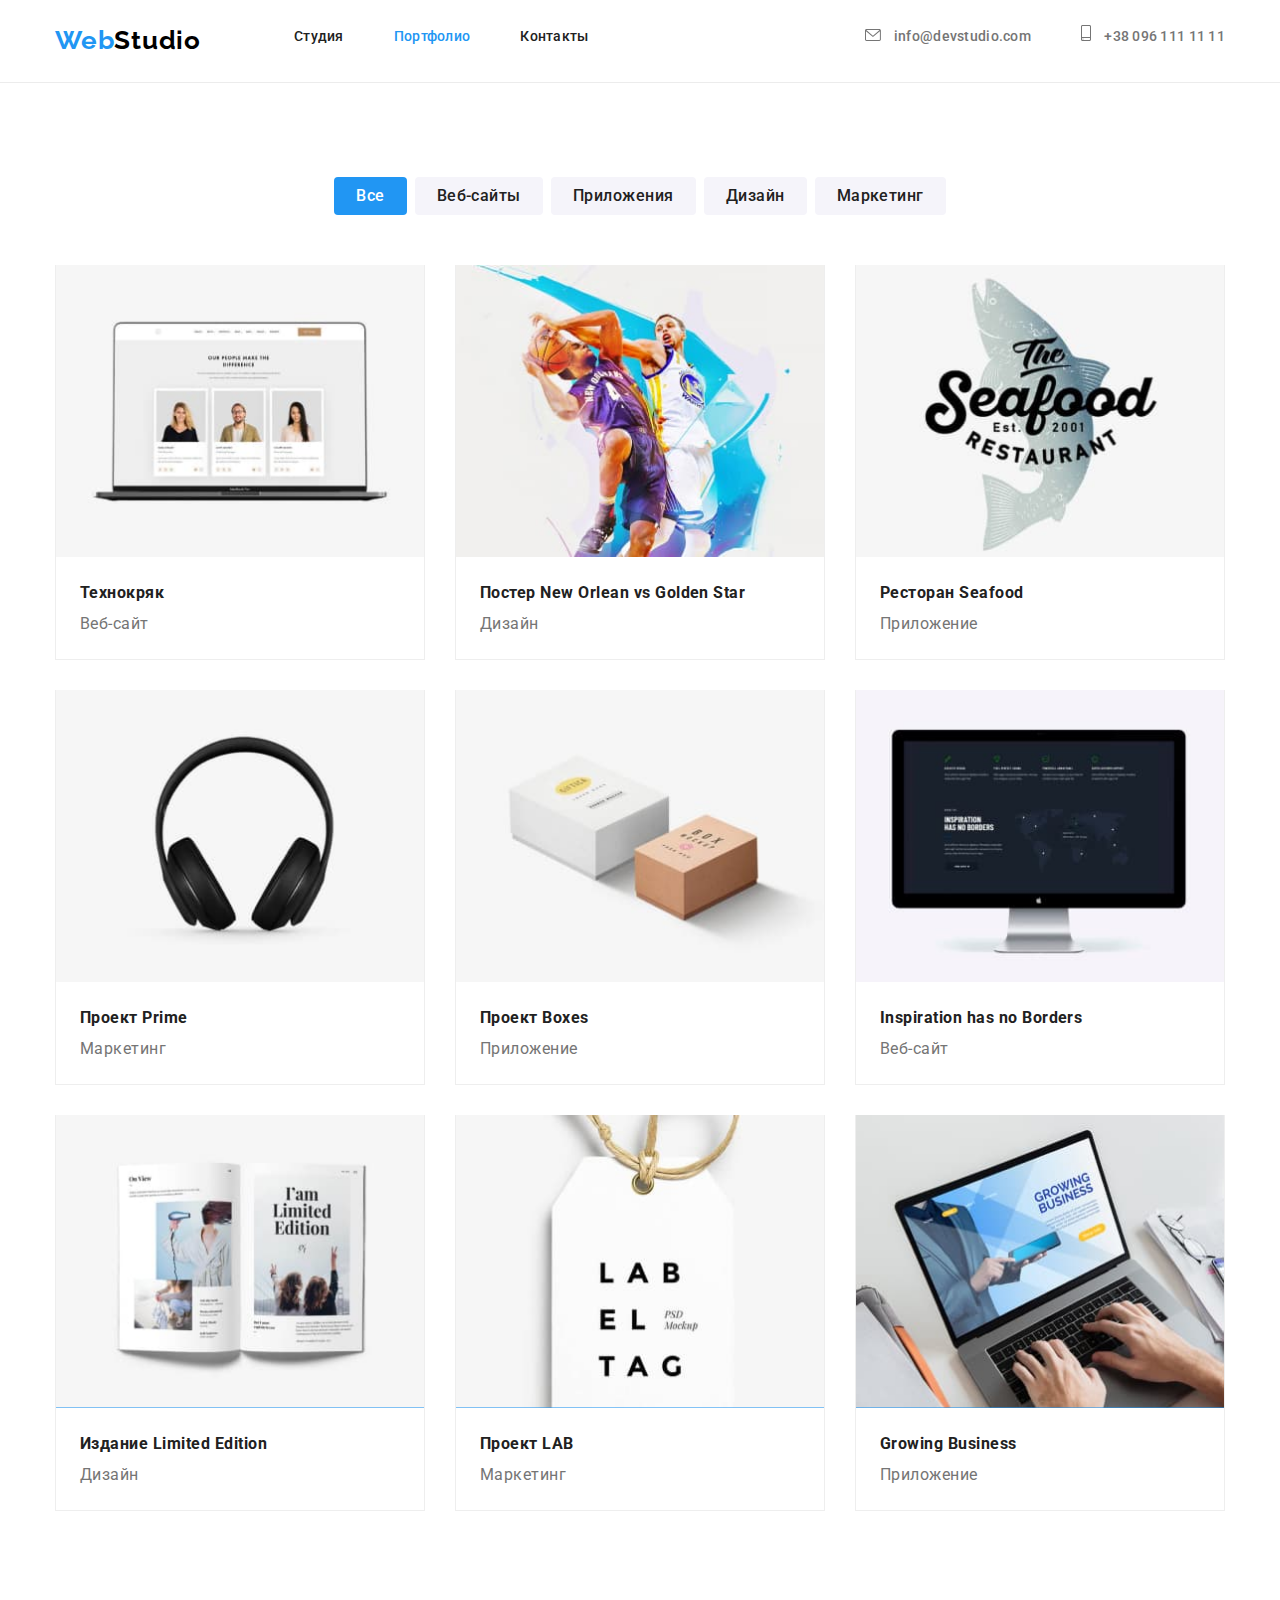
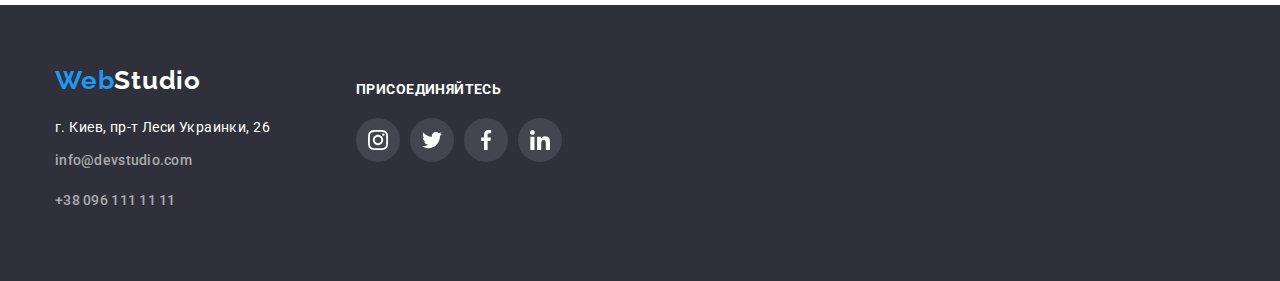
==== portfolio.html @ 0e611347 "start" ====
<!DOCTYPE html>
<html lang="ru">
  <head>
    <meta charset="UTF-8" />
    <meta http-equiv="X-UA-Compatible" content="IE=edge" />
    <meta name="viewport" content="width=device-width, initial-scale=1.0" />
    <link rel="preconnect" href="https://fonts.googleapis.com" />
    <link rel="preconnect" href="https://fonts.gstatic.com" crossorigin />
    <link
      href="https://fonts.googleapis.com/css2?family=Raleway:wght@700&family=Roboto:wght@400;500;700;900&display=swap"
      rel="stylesheet"
    />
    <title>Портфолио</title>
    <link
      rel="stylesheet"
      href="https://cdnjs.cloudflare.com/ajax/libs/modern-normalize/1.0.0/modern-normalize.min.css"
    />
    <link rel="stylesheet" href="./css/styles.css" />
  </head>
  <body class="body">
    <header class="header header_border">
      <div class="container header_container">
        <a class="logo" lang="en" href="./index.html"
          ><span class="blue_logo">Web</span>Studio</a
        >

        <nav>
          <!-- Навигация -->
          <ul class="site_nav list">
            <li class="header_item">
              <a href="./index.html" class="link">Студия</a>
            </li>
            <li class="header_item">
              <a href="./portfolio.html" class="link current">Портфолио</a>
            </li>
            <li class="header_item"><a href="" class="link">Контакты</a></li>
          </ul>
        </nav>
        <div class="header_contacts">
          <ul class="site_nav list">
            <li class="header_mail">
              <a href="mailto:info@devstudio.com" class="link contacts_center">
                <svg class="header_mail_icon">
                  <use href="./images/sprite.svg#icon-mail"></use>
                </svg>
                info@devstudio.com</a
              >
            </li>
            <li class="header_tel">
              <a href="tel:+380961111111" class="link contacts_center">
                <svg class="header_tel_icon">
                  <use href="./images/sprite.svg#icon-tel"></use>
                </svg>
                +38 096 111 11 11</a
              >
            </li>
          </ul>
        </div>
      </div>
    </header>
    <main>
      <!-- Работы -->
      <section class="portfolio">
        <div class="container">
          <ul class="list port_buttons">
            <li class="port_buttons_item">
              <button type="button" class="port_button current">Все</button>
            </li>
            <li class="port_buttons_item">
              <button type="button" class="port_button">Веб-сайты</button>
            </li>
            <li class="port_buttons_item">
              <button type="button" class="port_button">Приложения</button>
            </li>
            <li class="port_buttons_item">
              <button type="button" class="port_button">Дизайн</button>
            </li>
            <li class="port_buttons_item">
              <button type="button" class="port_button">Маркетинг</button>
            </li>
          </ul>

          <ul class="list gal_list">
            <li class="gal_list_item">
              <a class="gal_list_link" href="">
                <div class="gal_image">
                  <img
                    src="./images/gal01.jpg"
                    width="370"
                    height="294"
                    alt="Технокряк"
                  />
                  <div class="gal_overlay">
                    <p>
                      Технокряк это современная площадка распространения
                      коронавируса. Компании используют эту платформу для
                      цифрового шпионажа и атак на защищённые сервера
                      конкурентов.
                    </p>
                  </div>
                </div>
                <div class="gal_list_text">
                  <h3 class="gal_header">Технокряк</h3>
                  <p class="gal_sub_header">Веб-сайт</p>
                </div>
              </a>
            </li>

            <li class="gal_list_item">
              <a class="gal_list_link" href="">
                <div class="gal_image">
                  <img
                    src="./images/gal02.jpg"
                    width="370"
                    height="294"
                    alt="Постер New Orlean vs Golden Star"
                  />
                  <div class="gal_overlay">
                    <p>
                      Технокряк это современная площадка распространения
                      коронавируса. Компании используют эту платформу для
                      цифрового шпионажа и атак на защищённые сервера
                      конкурентов.
                    </p>
                  </div>
                </div>
                <div class="gal_list_text">
                  <h3 class="gal_header">Постер New Orlean vs Golden Star</h3>
                  <p class="gal_sub_header">Дизайн</p>
                </div>
              </a>
            </li>

            <li class="gal_list_item">
              <a class="gal_list_link" href="">
                <div class="gal_image">
                  <img
                    src="./images/gal03.jpg"
                    width="370"
                    height="294"
                    alt="Ресторан Seafood"
                  />
                  <div class="gal_overlay">
                    <p>
                      Технокряк это современная площадка распространения
                      коронавируса. Компании используют эту платформу для
                      цифрового шпионажа и атак на защищённые сервера
                      конкурентов.
                    </p>
                  </div>
                </div>
                <div class="gal_list_text">
                  <h3 class="gal_header">Ресторан Seafood</h3>
                  <p class="gal_sub_header">Приложение</p>
                </div>
              </a>
            </li>

            <li class="gal_list_item">
              <a class="gal_list_link" href="">
                <div class="gal_image">
                  <img
                    src="./images/gal04.jpg"
                    width="370"
                    height="294"
                    alt="Проект Prime"
                  />
                  <div class="gal_overlay">
                    <p>
                      Технокряк это современная площадка распространения
                      коронавируса. Компании используют эту платформу для
                      цифрового шпионажа и атак на защищённые сервера
                      конкурентов.
                    </p>
                  </div>
                </div>
                <div class="gal_list_text">
                  <h3 class="gal_header">Проект Prime</h3>
                  <p class="gal_sub_header">Маркетинг</p>
                </div>
              </a>
            </li>

            <li class="gal_list_item">
              <a class="gal_list_link" href="">
                <div class="gal_image">
                  <img
                    src="./images/gal05.jpg"
                    width="370"
                    height="294"
                    alt="Проект Boxes"
                  />
                  <div class="gal_overlay">
                    <p>
                      Технокряк это современная площадка распространения
                      коронавируса. Компании используют эту платформу для
                      цифрового шпионажа и атак на защищённые сервера
                      конкурентов.
                    </p>
                  </div>
                </div>
                <div class="gal_list_text">
                  <h3 class="gal_header">Проект Boxes</h3>
                  <p class="gal_sub_header">Приложение</p>
                </div>
              </a>
            </li>

            <li class="gal_list_item">
              <a class="gal_list_link" href="">
                <div class="gal_image">
                  <img
                    src="./images/gal06.jpg"
                    width="370"
                    height="294"
                    alt="Inspiration has no Borders"
                  />
                  <div class="gal_overlay">
                    <p>
                      Технокряк это современная площадка распространения
                      коронавируса. Компании используют эту платформу для
                      цифрового шпионажа и атак на защищённые сервера
                      конкурентов.
                    </p>
                  </div>
                </div>
                <div class="gal_list_text">
                  <h3 class="gal_header">Inspiration has no Borders</h3>
                  <p class="gal_sub_header">Веб-сайт</p>
                </div>
              </a>
            </li>

            <li class="gal_list_item">
              <a class="gal_list_link" href="">
                <div class="gal_image">
                  <img
                    src="./images/gal07.jpg"
                    width="370"
                    height="294"
                    alt="Издание Limited Edition"
                  />
                  <div class="gal_overlay">
                    <p>
                      Технокряк это современная площадка распространения
                      коронавируса. Компании используют эту платформу для
                      цифрового шпионажа и атак на защищённые сервера
                      конкурентов.
                    </p>
                  </div>
                </div>
                <div class="gal_list_text">
                  <h3 class="gal_header">Издание Limited Edition</h3>
                  <p class="gal_sub_header">Дизайн</p>
                </div>
              </a>
            </li>

            <li class="gal_list_item">
              <a class="gal_list_link" href="">
                <div class="gal_image">
                  <img
                    src="./images/gal08.jpg"
                    width="370"
                    height="294"
                    alt="Проект LAB"
                  />
                  <div class="gal_overlay">
                    <p>
                      Технокряк это современная площадка распространения
                      коронавируса. Компании используют эту платформу для
                      цифрового шпионажа и атак на защищённые сервера
                      конкурентов.
                    </p>
                  </div>
                </div>
                <div class="gal_list_text">
                  <h3 class="gal_header">Проект LAB</h3>
                  <p class="gal_sub_header">Маркетинг</p>
                </div>
              </a>
            </li>

            <li class="gal_list_item">
              <a class="gal_list_link" href="">
                <div class="gal_image">
                  <img
                    src="./images/gal09.jpg"
                    width="370"
                    height="294"
                    alt="Growing Business"
                  />
                  <div class="gal_overlay">
                    <p>
                      Технокряк это современная площадка распространения
                      коронавируса. Компании используют эту платформу для
                      цифрового шпионажа и атак на защищённые сервера
                      конкурентов.
                    </p>
                  </div>
                </div>
                <div class="gal_list_text">
                  <h3 class="gal_header">Growing Business</h3>
                  <p class="gal_sub_header">Приложение</p>
                </div>
              </a>
            </li>
          </ul>
        </div>
      </section>
    </main>

    <footer class="site_footer">
      <div class="container">
        <div class="footer_contacts">
          <a class="logo" lang="en" href="./index.html"
            ><span class="blue_logo">Web</span>Studio</a
          >
          <address>
            <p class="address">г. Киев, пр-т Леси Украинки, 26</p>
          </address>
          <ul class="site_nav list footer_contacts">
            <li class="footer_contacts_item">
              <a href="mailto:info@devstudio.com" class="link"
                >info@devstudio.com</a
              >
            </li>
            <li>
              <a href="tel:+380961111111" class="link">+38 096 111 11 11</a>
            </li>
          </ul>
        </div>
        <div class="social_footer">
          <p class="header3">присоединяйтесь</p>
          <ul class="social_list list">
            <li class="social_item">
              <a href="" class="social_link link">
                <svg class="social_icon">
                  <use href="./images/sprite.svg#icon-instagram"></use>
                </svg>
              </a>
            </li>
            <li class="social_item">
              <a href="" class="social_link link">
                <svg class="social_icon">
                  <use href="./images/sprite.svg#icon-twitter"></use>
                </svg>
              </a>
            </li>
            <li class="social_item">
              <a href="" class="social_link link">
                <svg class="social_icon">
                  <use href="./images/sprite.svg#icon-facebook"></use>
                </svg>
              </a>
            </li>
            <li class="social_item">
              <a href="" class="social_link link">
                <svg class="social_icon">
                  <use href="./images/sprite.svg#icon-linkedin"></use>
                </svg>
              </a>
            </li>
          </ul>
        </div>
      </div>
    </footer>
  </body>
</html>
---- css/styles.css ----
:root {
  --white: #fff;
  --black: #000;
  --grey: #757575;
  --icon_grey: #afb1b8;
  --blue: #2196f3;
  --dark_bg: #2f303a;
  --dark_text: #212121;
  --button_grey: #f5f4fa;
}

p,
h1,
h2,
h3 {
  margin: 0;
}

ul {
  margin: 0;
  padding-left: 0;
}

img {
  display: block;
  max-width: 100%;
  height: auto;
}

/* common */

.body {
  color: var(--grey);
  font-family: roboto;
  font-size: 14px;
  font-weight: 400;
}

.list {
  list-style: none;
}

.visually-hidden {
  position: absolute;
  width: 1px;
  height: 1px;
  margin: -1px;
  padding: 0;
  overflow: hidden;
  border: 0;
  clip: rect(0 0 0 0);
}

.container {
  margin: 0 auto;
  padding-left: 15px;
  padding-right: 15px;
  width: 1200px;
  box-sizing: border-box;
}

/* header */

.logo {
  color: var(--black);
  font-family: raleway;
  font-size: 26px;
  font-weight: 700;
  text-decoration: none;
  font-style: normal;
  line-height: 1.19;
  letter-spacing: 0.03em;
  margin-right: 93px;
  /* margin-bottom: 25px; */
}

.blue_logo {
  color: var(--blue);
}

.header {
  display: flex;
}

.header_border {
  border-bottom: 1px solid #ececec;
}

.header_container {
  padding-top: 25px;
  display: flex;
  align-items: center;
  padding-left: 15px;
  padding-right: 15px;
  padding-bottom: 25px;
}

.header_item:not(:last-child) {
  margin-right: 50px;
}

.header_contacts {
  margin-left: auto;
  /* margin-bottom: 32px; */
}

.contacts_center {
  display: flex;
  align-items: center;
}

.header_mail {
  margin-right: 50px;
}

.header_mail_icon {
  display: inline-block;
  content: "";
  width: 16px;
  height: 12px;
  fill: currentColor;
  margin-right: 10px;
}

.header_tel_icon {
  display: inline-block;
  content: "";
  width: 10px;
  height: 16px;
  fill: currentColor;
  margin-right: 10px;
}

.site_nav {
  font-style: normal;
  font-weight: 500;
  font-size: 14px;
  line-height: 1.71;
  letter-spacing: 0.02em;
  display: flex;
}

.link {
  display: inline-block;
  overflow: hidden;
  transition: color 250ms cubic-bezier(0.4, 0, 0.2, 1);
}

.site_nav .link {
  color: var(--dark_text);
  text-decoration: none;
}

.header_contacts .link {
  color: var(--grey);
}

.site_nav .link:hover,
.site_nav .link:focus {
  color: var(--blue);
}

.site_nav .link.current {
  display: flex;
  flex-direction: column;
  align-items: center;
  color: var(--blue);
}

.link.current::after {
  position: relative;
  display: block;
  content: "";
  width: 100%;
  height: 4px;
  top: 28px;
  background-color: #2196f3;
  border-radius: 2px;
}

.hero_header {
  text-transform: uppercase;
  font-family: Roboto;
  font-style: normal;
  font-weight: 900;
  font-size: 44px;
  line-height: 1.36;
  letter-spacing: 0.06em;
  margin-bottom: 30px;
}

.header2 {
  color: var(--dark_text);
  font-style: normal;
  font-weight: 700;
  font-size: 36px;
  line-height: 1.16;
  text-align: center;
  letter-spacing: 0.03em;
  margin-bottom: 50px;
}

/* hero section */

.hero {
  background-image: linear-gradient(
      rgba(47, 48, 58, 0.4),
      rgba(47, 48, 58, 0.4)
    ),
    url(../images/hero_bg.jpg);
  background-repeat: no-repeat;
  background-position: center;
  background-size: cover;
  background-color: var(--dark_bg);
  margin-left: auto;
  margin-right: auto;
  max-width: 1600px;
  color: var(--white);
  padding-top: 200px;
  padding-bottom: 200px;
  text-align: center;
}

.hero_container {
  margin: 0 auto;
  max-width: 696px;
}

.button {
  padding: 10px 32px;
  font-style: normal;
  font-size: 16px;
  line-height: 1.87;
  text-align: center;
  letter-spacing: 0.06em;
  color: var(--white);
  background-color: var(--blue);
  font-weight: 700;
  cursor: pointer;
  border-radius: 4px;
  border-width: 0;
}

/* features section*/

.features {
  padding-top: 94px;
  min-width: 1170px;
  text-align: left;
  margin: 0 auto;
}

.features_header {
  margin-bottom: 10px;
}

.feautures_list {
  display: flex;
  margin-left: -30px;
}

.feauture_icon_container {
  display: flex;
  justify-content: center;
  align-items: center;
  width: 270px;
  height: 120px;
  margin-bottom: 30px;
  background-color: var(--button_grey);
}

.feauture_icon {
  width: 70px;
  height: 70px;
}

.feautures_item {
  flex-basis: calc(100% / 4 * 30px);
  margin-left: 30px;
}

.header3 {
  color: var(--black);
  font-weight: 700;
  text-transform: uppercase;
  font-style: normal;
  font-size: 14px;
  line-height: 1.14;
  letter-spacing: 0.03em;
}

.features_desc {
  font-style: normal;
  font-weight: normal;
  font-size: 14px;
  line-height: 1.71;
  letter-spacing: 0.03em;
  max-width: 270px;
}

/* services */

.services {
  padding-top: 94px;
  padding-bottom: 94px;
}

.services_list {
  display: flex;
}

.services_item {
  position: relative;
}

.services_item:not(:last-child) {
  margin-right: 30px;
}

.service_block {
  width: 370px;
  height: 70px;
  background: rgba(47, 48, 58, 0.8);
  display: flex;
  justify-content: center;
  align-items: center;
  mix-blend-mode: normal;
  position: absolute;
  bottom: 0px;
}

.service_block .header3 {
  color: var(--white);
}

/* team section */

.team {
  color: var(--grey);
  background-color: #f5f4fa;
  font-size: 16px;
  padding-top: 94px;
  padding-bottom: 94px;
}

/* .team_section {
} */

.team_list {
  display: flex;
  margin-right: -30px;
}

.team_list_item {
  width: calc((100% - 120px) / 4);
  box-shadow: 0px 1px 3px rgba(0, 0, 0, 0.12), 0px 1px 1px rgba(0, 0, 0, 0.14),
    0px 2px 1px rgba(0, 0, 0, 0.2);
  border-radius: 0px 0px 4px 4px;
}

.team_list_item:not(:last-child) {
  margin-right: 30px;
}

.team_header {
  color: var(--dark_text);
  text-transform: none;
  font-style: normal;
  font-weight: 500;
  font-size: 16px;
  line-height: 1.18;
  text-align: center;
  letter-spacing: 0.03em;
  margin-bottom: 10px;
}

.team_position {
  color: var(--grey);
  font-style: normal;
  font-weight: 400;
  font-size: 16px;
  line-height: 1.18;
  text-align: center;
  letter-spacing: 0.03em;
  margin-bottom: 16px;
}

.team .header3 {
  color: var(--dark_text);
  text-transform: none;
  font-size: 16px;
}

.team_text {
  padding: 30px;
  background: var(--white);
}

.social_list {
  display: flex;
  justify-content: center;
}

.social_item {
  width: 44px;
  height: 44px;
}

.social_item + .social_item {
  margin-left: 10px;
}

.social_link {
  display: flex;
  align-items: center;
  justify-content: center;
  width: 100%;
  height: 100%;
  border-radius: 50%;
  background: var(--white);
  transition: fill 250ms cubic-bezier(0.4, 0, 0.2, 1),
    background 250ms cubic-bezier(0.4, 0, 0.2, 1);
}

.social_link:hover,
.social_link:focus {
  background: var(--blue);
}

.social_link:hover .social_icon,
.social_link:focus .social_icon {
  fill: var(--white);
}

.social_icon {
  fill: var(--icon_grey);
  width: 20px;
  height: 20px;
  transition: fill 250ms cubic-bezier(0.4, 0, 0.2, 1);
}

/* clients section */

.clients {
  padding-top: 94px;
  padding-bottom: 94px;
}

.client_button {
  padding: 16px 32px;
  width: 170px;
  height: 92px;
  border: 1px solid #afb1b8;
  border-radius: 5px;
  fill: var(--icon_grey);
  background-color: var(--white);
  cursor: pointer;
  transition: fill 250ms cubic-bezier(0.4, 0, 0.2, 1),
    border 250ms cubic-bezier(0.4, 0, 0.2, 1);
}

.client_icon {
  display: flex;
  justify-content: center;
  align-items: center;
}

.client_button:hover,
.client_button:focus {
  fill: var(--blue);
  border: 1px solid var(--blue);
}

.clients_list {
  display: flex;
}

.clients_item:not(:last-child) {
  padding-right: 30px;
}

/* footer section */

.site_footer {
  background-color: var(--dark_bg);
  color: var(--white);
  padding-top: 60px;
  padding-bottom: 60px;
}

.site_footer .container {
  display: flex;
}

.social_footer .header3 {
  display: block;
  padding-top: 17px;
  color: var(--white);
  margin-bottom: 20px;
}

.footer_contacts {
  display: block;
  width: 231px;
  margin-right: 70px;
}

.social_footer {
  width: 206px;
  margin-right: 93px;
}

.social_footer .social_link {
  background: rgba(255, 255, 255, 0.1);
  transition: background 250ms cubic-bezier(0.4, 0, 0.2, 1);
}

.social_footer .social_icon {
  fill: var(--white);
}

.social_footer .social_link:hover,
.social_footer .social_link:focus {
  background: var(--blue);
}

.footer_contacts_item {
  margin-bottom: 9px;
}

.site_footer .logo {
  color: var(--white);
}

.site_footer .link {
  color: rgba(255, 255, 255, 0.6);
  text-decoration: none;
}

.address {
  margin-top: 20px;
  margin-bottom: 9px;
  font-style: normal;
  font-weight: 400;
  font-size: 14px;
  line-height: 1.71;
  letter-spacing: 0.03em;
}

.subscribe_mail {
  display: flex;
  justify-content: center;
}

.subscribe .header3 {
  display: block;
  padding-top: 17px;
  color: var(--white);
  margin-bottom: 20px;
}

.subscribe_input {
  width: 358px;
  height: 50px;
  border: 1px solid rgba(255, 255, 255, 0.3);
  box-sizing: border-box;
  filter: drop-shadow(0px 4px 4px rgba(0, 0, 0, 0.15));
  border-radius: 4px;
  margin-right: 12px;
  background-color: var(--dark_bg);
  padding: 16px;
  font-family: Roboto;
  font-style: normal;
  font-weight: normal;
  font-size: 16px;
  line-height: 1.25;
  letter-spacing: 0.03em;
  color: rgba(255, 255, 255, 0.6);
}

.subscribe_button {
  width: 200px;
  height: 50px;
  display: flex;
  align-items: center;
  padding: 10px 29px;
  font-family: Roboto;
}

.subscribe_mail_icon {
  content: "";
  width: 24px;
  height: 24px;
  fill: currentColor;
  margin-left: 10px;
}

/* portfolio page */

.portfolio {
  padding-top: 94px;
  padding-bottom: 94px;
}

.port_buttons {
  display: flex;
  justify-content: center;
  margin-bottom: 50px;
}

.port_buttons_item:not(:last-child) {
  margin-right: 8px;
}

.port_button {
  color: var(--dark_text);
  background-color: var(--button_grey);
  font-family: Roboto;
  font-style: normal;
  font-weight: 500;
  font-size: 16px;
  line-height: 1.62;
  text-align: center;
  letter-spacing: 0.03em;
  cursor: pointer;
  border: 0px;
  border-radius: 4px;
  padding: 6px 22px 6px 22px;
  transition: box-shadow 250ms cubic-bezier(0.4, 0, 0.2, 1),
    background-color 250ms cubic-bezier(0.4, 0, 0.2, 1);
}

.port_button.current {
  color: var(--white);
  background-color: var(--blue);
}

.port_button:hover,
.port_button:focus {
  box-shadow: 0px 3px 1px rgba(0, 0, 0, 0.1), 0px 1px 2px rgba(0, 0, 0, 0.08),
    0px 2px 2px rgba(0, 0, 0, 0.12);
  cursor: pointer;
  color: var(--white);
  background-color: var(--blue);
}

.gal_list {
  display: flex;
  flex-wrap: wrap;
  margin-left: -30px;
  margin-bottom: -30px;
}

.gal_list_item {
  box-sizing: border-box;
  margin-left: 30px;
  margin-bottom: 30px;
  flex-basis: calc((100% - 90px) / 3);
  border-left: 1px solid #eeeeee;
  border-right: 1px solid #eeeeee;
  border-bottom: 1px solid #eeeeee;
}

.gal_list_link {
  text-decoration: none;
  transition: box-shadow 250ms cubic-bezier(0.4, 0, 0.2, 1);
}

.gal_list_link:hover,
.gal_list_link:focus {
  transform: translatex(0);
  display: block;
  box-shadow: 0px 1px 1px rgba(0, 0, 0, 0.12), 0px 4px 4px rgba(0, 0, 0, 0.06),
    1px 4px 6px rgba(0, 0, 0, 0.16);
}

.gal_list_text {
  padding: 20px 24px;
}

.gal_header {
  font-style: normal;
  font-weight: 700;
  font-size: 16px;
  line-height: 2;
  letter-spacing: 0.03em;
  color: var(--dark_text);
}

.gal_sub_header {
  font-style: normal;
  font-weight: 400;
  font-size: 16px;
  line-height: 1.87;
  letter-spacing: 0.03em;
  color: var(--grey);
}

.gal_image {
  position: relative;
  overflow: hidden;
}

.gal_list_link:hover .gal_overlay,
.gal_list_link:focus .gal_overlay {
  transform: translatey(0);
}

.gal_overlay {
  position: absolute;
  top: 0;
  left: 0;
  width: 100%;
  height: 100%;
  padding: 63px 24px;
  background: rgba(33, 150, 243, 0.9);
  transform: translatey(100%);
  transition: transform 250ms ease;
}

.gal_overlay > p {
  color: var(--white);
  font-family: Roboto;
  font-style: normal;
  font-weight: normal;
  font-size: 18px;
  line-height: 1.56;
  letter-spacing: 0.03em;
}

.backdrop {
  position: fixed;
  width: 100vw;
  height: 100vh;
  background: rgba(0, 0, 0, 0.2);
  top: 0;
  display: flex;
  align-items: center;
  justify-content: center;
  transition: opacity 250ms cubic-bezier(0.4, 0, 0.2, 1),
    visibility 250ms cubic-bezier(0.4, 0, 0.2, 1);
}

.backdrop.is-hidden {
  opacity: 0;
  visibility: hidden;
  pointer-events: none;
}

.backdrop.is-hidden .modal {
  transform: scale(2);
}

.modal {
  position: relative;
  padding: 40px;
  width: 528px;
  min-height: 581px;
  background: var(--white);
  box-shadow: 0px 1px 3px rgba(0, 0, 0, 0.12), 0px 1px 1px rgba(0, 0, 0, 0.14),
    0px 2px 1px rgba(0, 0, 0, 0.2);
  border-radius: 4px;
  transform: scale(1);
  transition: transform 300ms ease;
}

.modal_close {
  position: absolute;
  right: 10px;
  top: 10px;
  background: #ffffff;
  border: 1px solid rgba(0, 0, 0, 0.1);
  border-radius: 50%;
  width: 30px;
  height: 30px;
  display: flex;
  justify-content: center;
  align-items: center;
  cursor: pointer;
  transition: fill 250ms cubic-bezier(0.4, 0, 0.2, 1);
}

.modal_close:hover {
  fill: var(--blue);
}

.modal_close_icon {
  content: "";
  width: 11px;
  height: 11px;
}

.order_form {
  padding-top: 12px;
}

.order_form_header {
  color: var(--dark_text);
  font-family: Roboto;
  font-style: normal;
  font-weight: 700;
  font-size: 20px;
  line-height: 1.15;
  text-align: center;
  letter-spacing: 0.03em;
}

.form_input {
  width: 100%;
  height: 40px;
  margin-bottom: 10px;
  border: 1px solid rgba(33, 33, 33, 0.2);
  box-sizing: border-box;
  border-radius: 4px;
  transition: border 250ms cubic-bezier(0.4, 0, 0.2, 1);
  padding-left: 42px;
  padding-right: 20px;
}

.order_input_text {
  margin-bottom: 4px;
  color: var(--grey);
  font-family: Roboto;
  font-style: normal;
  font-weight: normal;
  font-size: 12px;
  line-height: 1.16;
  letter-spacing: 0.01em;
}

.input_wrapper {
  display: block;
  position: relative;
}

.input_icon {
  width: 18px;
  height: 18px;
  position: absolute;
  left: 15px;
  top: 10px;
  transition: fill 250ms cubic-bezier(0.4, 0, 0.2, 1);
}

.order_comment {
  width: 448px;
  height: 120px;
  padding: 12px 16px;
  border: 1px solid rgba(33, 33, 33, 0.2);
  box-sizing: border-box;
  border-radius: 4px;
  resize: none;
  transition: border 250ms cubic-bezier(0.4, 0, 0.2, 1);
}

.checkbox_text {
  display: flex;
  align-items: center;
  justify-content: center;
  font-family: Roboto;
  font-style: normal;
  font-weight: normal;
  font-size: 14px;
  line-height: 1.71;
  letter-spacing: 0.03em;
  padding-top: 20px;
  margin-bottom: 30px;
}

.custom_checkbox {
  width: 15px;
  height: 15px;
  border: 1px solid var(--black);
  border-radius: 3px;
  margin-right: 7px;
  display: flex;
  align-items: center;
}

.checkbox_icon {
  fill: none;
}

.order_checkbox:checked + .custom_checkbox {
  background-color: var(--white);
  border: none;
  fill: var(--dark_bg);
  /* stroke: var(--white); */
  background-color: var(--blue);
}

.form_input:focus,
.order_comment:focus {
  outline: none;
  border: 1px solid #2196f3;
}

.form_input:focus + .input_icon {
  fill: var(--blue);
}

.agreement_link {
  text-decoration-line: underline;
  color: #2196f3;
}

.order_form .button {
  display: block;
  width: 200px;
  height: 50px;
  margin: 0 auto;
  transition: box-shadow 250ms cubic-bezier(0.4, 0, 0.2, 1);
}

.order_form .button:hover {
  background: #188ce8;
  box-shadow: 0px 4px 4px rgba(0, 0, 0, 0.15);
  border-radius: 4px;
}
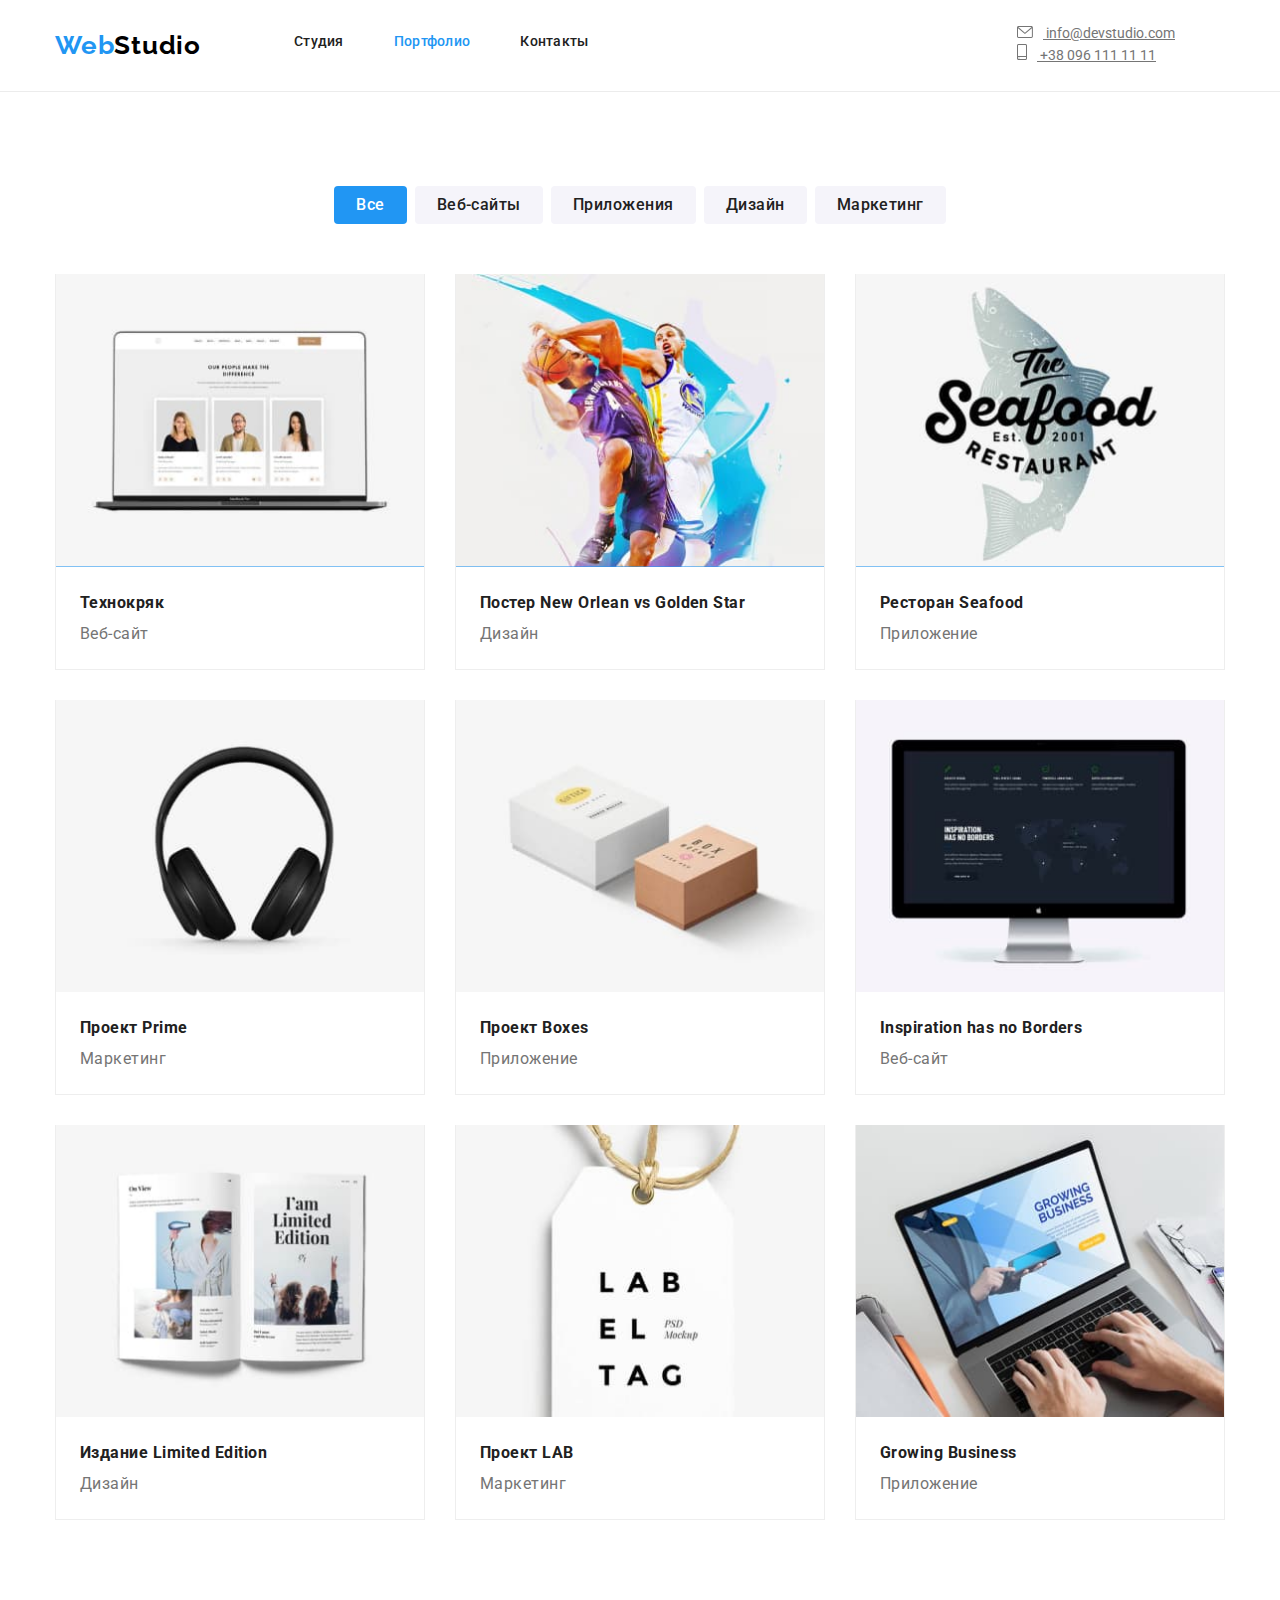
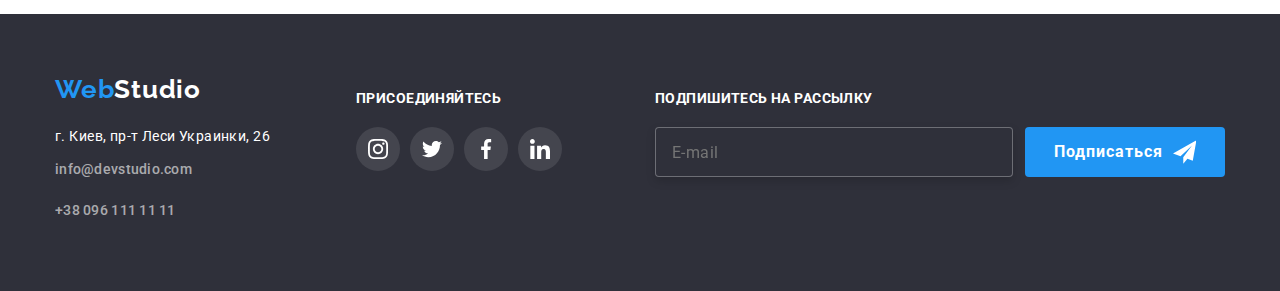
==== commit 77adc095: "saving" ====
--- a/portfolio.html
+++ b/portfolio.html
@@ -4,51 +4,52 @@
     <meta charset="UTF-8" />
     <meta http-equiv="X-UA-Compatible" content="IE=edge" />
     <meta name="viewport" content="width=device-width, initial-scale=1.0" />
+    <title>Портфолио</title>
     <link rel="preconnect" href="https://fonts.googleapis.com" />
     <link rel="preconnect" href="https://fonts.gstatic.com" crossorigin />
     <link
       href="https://fonts.googleapis.com/css2?family=Raleway:wght@700&family=Roboto:wght@400;500;700;900&display=swap"
       rel="stylesheet"
     />
-    <title>Портфолио</title>
     <link
       rel="stylesheet"
       href="https://cdnjs.cloudflare.com/ajax/libs/modern-normalize/1.0.0/modern-normalize.min.css"
     />
+    <link rel="stylesheet" href="./css/main.min.css" />
     <link rel="stylesheet" href="./css/styles.css" />
   </head>
   <body class="body">
-    <header class="header header_border">
-      <div class="container header_container">
+    <header class="header header-border">
+      <div class="container header-container">
         <a class="logo" lang="en" href="./index.html"
-          ><span class="blue_logo">Web</span>Studio</a
+          ><span class="logo_blue">Web</span>Studio</a
         >
 
         <nav>
           <!-- Навигация -->
+          <ul class="nav list">
+            <li class="nav__item">
+              <a href="./index.html" class="link">Студия</a>
+            </li>
+            <li class="nav__item">
+              <a href="./portfolio.html" class="link current">Портфолио</a>
+            </li>
+            <li class="nav__item"><a href="" class="link">Контакты</a></li>
+          </ul>
+        </nav>
+        <div class="contacts">
           <ul class="site_nav list">
-            <li class="header_item">
-              <a href="./index.html" class="link">Студия</a>
-            </li>
-            <li class="header_item">
-              <a href="./portfolio.html" class="link current">Портфолио</a>
-            </li>
-            <li class="header_item"><a href="" class="link">Контакты</a></li>
-          </ul>
-        </nav>
-        <div class="header_contacts">
-          <ul class="site_nav list">
-            <li class="header_mail">
-              <a href="mailto:info@devstudio.com" class="link contacts_center">
-                <svg class="header_mail_icon">
+            <li class="contacts__mail">
+              <a href="mailto:info@devstudio.com" class="link contacts-center">
+                <svg class="contacts__mail_icon">
                   <use href="./images/sprite.svg#icon-mail"></use>
                 </svg>
                 info@devstudio.com</a
               >
             </li>
-            <li class="header_tel">
-              <a href="tel:+380961111111" class="link contacts_center">
-                <svg class="header_tel_icon">
+            <li class="header__tel">
+              <a href="tel:+380961111111" class="link contacts-center">
+                <svg class="header__tel_icon">
                   <use href="./images/sprite.svg#icon-tel"></use>
                 </svg>
                 +38 096 111 11 11</a
@@ -310,17 +311,17 @@
       </section>
     </main>
 
-    <footer class="site_footer">
+    <footer class="footer">
       <div class="container">
-        <div class="footer_contacts">
+        <div class="footer-contacts">
           <a class="logo" lang="en" href="./index.html"
-            ><span class="blue_logo">Web</span>Studio</a
+            ><span class="logo_blue">Web</span>Studio</a
           >
           <address>
             <p class="address">г. Киев, пр-т Леси Украинки, 26</p>
           </address>
-          <ul class="site_nav list footer_contacts">
-            <li class="footer_contacts_item">
+          <ul class="nav list footer-contacts">
+            <li class="footer-contacts__item">
               <a href="mailto:info@devstudio.com" class="link"
                 >info@devstudio.com</a
               >
@@ -330,38 +331,57 @@
             </li>
           </ul>
         </div>
-        <div class="social_footer">
+        <div class="social-footer">
           <p class="header3">присоединяйтесь</p>
-          <ul class="social_list list">
-            <li class="social_item">
-              <a href="" class="social_link link">
-                <svg class="social_icon">
+          <ul class="social-list list">
+            <li class="social-list__item">
+              <a href="" class="social-list__link link">
+                <svg class="social-list__icon">
                   <use href="./images/sprite.svg#icon-instagram"></use>
                 </svg>
               </a>
             </li>
-            <li class="social_item">
-              <a href="" class="social_link link">
-                <svg class="social_icon">
+            <li class="social-list__item">
+              <a href="" class="social-list__link link">
+                <svg class="social-list__icon">
                   <use href="./images/sprite.svg#icon-twitter"></use>
                 </svg>
               </a>
             </li>
-            <li class="social_item">
-              <a href="" class="social_link link">
-                <svg class="social_icon">
+            <li class="social-list__item">
+              <a href="" class="social-list__link link">
+                <svg class="social-list__icon">
                   <use href="./images/sprite.svg#icon-facebook"></use>
                 </svg>
               </a>
             </li>
-            <li class="social_item">
-              <a href="" class="social_link link">
-                <svg class="social_icon">
+            <li class="social-list__item">
+              <a href="" class="social-list__link link">
+                <svg class="social-list__icon">
                   <use href="./images/sprite.svg#icon-linkedin"></use>
                 </svg>
               </a>
             </li>
           </ul>
+        </div>
+        <div class="subscribe">
+          <p class="header3">Подпишитесь на рассылку</p>
+          <form class="subscribe-mail">
+            <label for="subscribe-mail"></label>
+            <input
+              class="subscribe-mail__input"
+              type="email"
+              name="email"
+              id="subscribe-mail"
+              placeholder="E-mail"
+            />
+            <button type="submit" class="button subscribe-mail__button">
+              Подписаться
+              <svg class="subscribe-mail_icon">
+                <use href="./images/sprite.svg#icon-send"></use>
+              </svg>
+            </button>
+          </form>
         </div>
       </div>
     </footer>
--- a/css/main.min.css
+++ b/css/main.min.css
@@ -0,0 +1 @@
+/* No CSS *//*# sourceMappingURL=main.min.css.map */--- a/css/styles.css
+++ b/css/styles.css
@@ -74,7 +74,7 @@
   /* margin-bottom: 25px; */
 }
 
-.blue_logo {
+.logo_blue {
   color: var(--blue);
 }
 
@@ -82,11 +82,11 @@
   display: flex;
 }
 
-.header_border {
+.header-border {
   border-bottom: 1px solid #ececec;
 }
 
-.header_container {
+.header-container {
   padding-top: 25px;
   display: flex;
   align-items: center;
@@ -95,25 +95,25 @@
   padding-bottom: 25px;
 }
 
-.header_item:not(:last-child) {
+.nav__item:not(:last-child) {
   margin-right: 50px;
 }
 
-.header_contacts {
+.contacts {
   margin-left: auto;
   /* margin-bottom: 32px; */
 }
 
-.contacts_center {
-  display: flex;
-  align-items: center;
-}
-
-.header_mail {
+.contacts-center {
+  display: flex;
+  align-items: center;
+}
+
+.contacts__mail {
   margin-right: 50px;
 }
 
-.header_mail_icon {
+.contacts__mail_icon {
   display: inline-block;
   content: "";
   width: 16px;
@@ -122,7 +122,7 @@
   margin-right: 10px;
 }
 
-.header_tel_icon {
+.header__tel_icon {
   display: inline-block;
   content: "";
   width: 10px;
@@ -131,7 +131,7 @@
   margin-right: 10px;
 }
 
-.site_nav {
+.nav {
   font-style: normal;
   font-weight: 500;
   font-size: 14px;
@@ -146,21 +146,21 @@
   transition: color 250ms cubic-bezier(0.4, 0, 0.2, 1);
 }
 
-.site_nav .link {
+.nav .link {
   color: var(--dark_text);
   text-decoration: none;
 }
 
-.header_contacts .link {
+.contacts .link {
   color: var(--grey);
 }
 
-.site_nav .link:hover,
-.site_nav .link:focus {
+.nav .link:hover,
+.nav .link:focus {
   color: var(--blue);
 }
 
-.site_nav .link.current {
+.nav .link.current {
   display: flex;
   flex-direction: column;
   align-items: center;
@@ -178,7 +178,7 @@
   border-radius: 2px;
 }
 
-.hero_header {
+.hero-header {
   text-transform: uppercase;
   font-family: Roboto;
   font-style: normal;
@@ -221,7 +221,7 @@
   text-align: center;
 }
 
-.hero_container {
+.hero-container {
   margin: 0 auto;
   max-width: 696px;
 }
@@ -250,16 +250,16 @@
   margin: 0 auto;
 }
 
-.features_header {
+.features-header {
   margin-bottom: 10px;
 }
 
-.feautures_list {
+.feautures-list {
   display: flex;
   margin-left: -30px;
 }
 
-.feauture_icon_container {
+.feautures-list__container {
   display: flex;
   justify-content: center;
   align-items: center;
@@ -269,12 +269,12 @@
   background-color: var(--button_grey);
 }
 
-.feauture_icon {
+.feautures-list__icon {
   width: 70px;
   height: 70px;
 }
 
-.feautures_item {
+.feautures-list__item {
   flex-basis: calc(100% / 4 * 30px);
   margin-left: 30px;
 }
@@ -289,7 +289,7 @@
   letter-spacing: 0.03em;
 }
 
-.features_desc {
+.features-header_desc {
   font-style: normal;
   font-weight: normal;
   font-size: 14px;
@@ -305,19 +305,19 @@
   padding-bottom: 94px;
 }
 
-.services_list {
-  display: flex;
-}
-
-.services_item {
+.services-list {
+  display: flex;
+}
+
+.services-list__item {
   position: relative;
 }
 
-.services_item:not(:last-child) {
+.services-list__item:not(:last-child) {
   margin-right: 30px;
 }
 
-.service_block {
+.services-list__block {
   width: 370px;
   height: 70px;
   background: rgba(47, 48, 58, 0.8);
@@ -329,7 +329,7 @@
   bottom: 0px;
 }
 
-.service_block .header3 {
+.services-list__block .header3 {
   color: var(--white);
 }
 
@@ -343,26 +343,26 @@
   padding-bottom: 94px;
 }
 
-/* .team_section {
+/* .team-section {
 } */
 
-.team_list {
+.team-section__list {
   display: flex;
   margin-right: -30px;
 }
 
-.team_list_item {
+.team-section__list_item {
   width: calc((100% - 120px) / 4);
   box-shadow: 0px 1px 3px rgba(0, 0, 0, 0.12), 0px 1px 1px rgba(0, 0, 0, 0.14),
     0px 2px 1px rgba(0, 0, 0, 0.2);
   border-radius: 0px 0px 4px 4px;
 }
 
-.team_list_item:not(:last-child) {
+.team-section__list_item:not(:last-child) {
   margin-right: 30px;
 }
 
-.team_header {
+.team-header {
   color: var(--dark_text);
   text-transform: none;
   font-style: normal;
@@ -374,7 +374,7 @@
   margin-bottom: 10px;
 }
 
-.team_position {
+.team-position {
   color: var(--grey);
   font-style: normal;
   font-weight: 400;
@@ -391,26 +391,26 @@
   font-size: 16px;
 }
 
-.team_text {
+.team-section__text {
   padding: 30px;
   background: var(--white);
 }
 
-.social_list {
+.social-list {
   display: flex;
   justify-content: center;
 }
 
-.social_item {
+.social-list__item {
   width: 44px;
   height: 44px;
 }
 
-.social_item + .social_item {
+.social-list__item + .social-list__item {
   margin-left: 10px;
 }
 
-.social_link {
+.social-list__link {
   display: flex;
   align-items: center;
   justify-content: center;
@@ -422,17 +422,17 @@
     background 250ms cubic-bezier(0.4, 0, 0.2, 1);
 }
 
-.social_link:hover,
-.social_link:focus {
+.social-list__link:hover,
+.social-list__link:focus {
   background: var(--blue);
 }
 
-.social_link:hover .social_icon,
-.social_link:focus .social_icon {
+.social-list__link:hover .social-list__icon,
+.social-list__link:focus .social-list__icon {
   fill: var(--white);
 }
 
-.social_icon {
+.social-list__icon {
   fill: var(--icon_grey);
   width: 20px;
   height: 20px;
@@ -446,7 +446,7 @@
   padding-bottom: 94px;
 }
 
-.client_button {
+.clients-list__button {
   padding: 16px 32px;
   width: 170px;
   height: 92px;
@@ -459,80 +459,80 @@
     border 250ms cubic-bezier(0.4, 0, 0.2, 1);
 }
 
-.client_icon {
+.clients-list__icon {
   display: flex;
   justify-content: center;
   align-items: center;
 }
 
-.client_button:hover,
-.client_button:focus {
+.clients-list__button:hover,
+.clients-list__button:focus {
   fill: var(--blue);
   border: 1px solid var(--blue);
 }
 
-.clients_list {
-  display: flex;
-}
-
-.clients_item:not(:last-child) {
+.clients-list {
+  display: flex;
+}
+
+.clients-list__item:not(:last-child) {
   padding-right: 30px;
 }
 
 /* footer section */
 
-.site_footer {
+.footer {
   background-color: var(--dark_bg);
   color: var(--white);
   padding-top: 60px;
   padding-bottom: 60px;
 }
 
-.site_footer .container {
-  display: flex;
-}
-
-.social_footer .header3 {
+.footer .container {
+  display: flex;
+}
+
+.social-footer .header3 {
   display: block;
   padding-top: 17px;
   color: var(--white);
   margin-bottom: 20px;
 }
 
-.footer_contacts {
+.footer-contacts {
   display: block;
   width: 231px;
   margin-right: 70px;
 }
 
-.social_footer {
+.social-footer {
   width: 206px;
   margin-right: 93px;
 }
 
-.social_footer .social_link {
+.social-footer .social-list__link {
   background: rgba(255, 255, 255, 0.1);
   transition: background 250ms cubic-bezier(0.4, 0, 0.2, 1);
 }
 
-.social_footer .social_icon {
+.social-footer .social-list__icon {
   fill: var(--white);
 }
 
-.social_footer .social_link:hover,
-.social_footer .social_link:focus {
+.social-footer .social-list__link:hover,
+.social-footer .social-list__link:focus {
   background: var(--blue);
 }
 
-.footer_contacts_item {
+.footer-contacts__item {
   margin-bottom: 9px;
 }
 
-.site_footer .logo {
+.footer .logo {
   color: var(--white);
 }
 
-.site_footer .link {
+.footer .link {
   color: rgba(255, 255, 255, 0.6);
   text-decoration: none;
 }
@@ -547,7 +547,7 @@
   letter-spacing: 0.03em;
 }
 
-.subscribe_mail {
+.subscribe-mail {
   display: flex;
   justify-content: center;
 }
@@ -559,7 +559,7 @@
   margin-bottom: 20px;
 }
 
-.subscribe_input {
+.subscribe-mail__input {
   width: 358px;
   height: 50px;
   border: 1px solid rgba(255, 255, 255, 0.3);
@@ -578,7 +578,7 @@
   color: rgba(255, 255, 255, 0.6);
 }
 
-.subscribe_button {
+.subscribe-mail__button {
   width: 200px;
   height: 50px;
   display: flex;
@@ -587,7 +587,7 @@
   font-family: Roboto;
 }
 
-.subscribe_mail_icon {
+.subscribe-mail_icon {
   content: "";
   width: 24px;
   height: 24px;
@@ -764,7 +764,7 @@
   transition: transform 300ms ease;
 }
 
-.modal_close {
+.modal-close {
   position: absolute;
   right: 10px;
   top: 10px;
@@ -780,11 +780,11 @@
   transition: fill 250ms cubic-bezier(0.4, 0, 0.2, 1);
 }
 
-.modal_close:hover {
+.modal-close:hover {
   fill: var(--blue);
 }
 
-.modal_close_icon {
+.modal-close__icon {
   content: "";
   width: 11px;
   height: 11px;
@@ -794,7 +794,7 @@
   padding-top: 12px;
 }
 
-.order_form_header {
+.order-form__header {
   color: var(--dark_text);
   font-family: Roboto;
   font-style: normal;
@@ -805,7 +805,7 @@
   letter-spacing: 0.03em;
 }
 
-.form_input {
+.order-form__input {
   width: 100%;
   height: 40px;
   margin-bottom: 10px;
@@ -817,7 +817,7 @@
   padding-right: 20px;
 }
 
-.order_input_text {
+.order-form__text {
   margin-bottom: 4px;
   color: var(--grey);
   font-family: Roboto;
@@ -828,12 +828,12 @@
   letter-spacing: 0.01em;
 }
 
-.input_wrapper {
+.order-form__wrapper {
   display: block;
   position: relative;
 }
 
-.input_icon {
+.order-form__icon {
   width: 18px;
   height: 18px;
   position: absolute;
@@ -842,7 +842,7 @@
   transition: fill 250ms cubic-bezier(0.4, 0, 0.2, 1);
 }
 
-.order_comment {
+.order-form__comment {
   width: 448px;
   height: 120px;
   padding: 12px 16px;
@@ -853,7 +853,7 @@
   transition: border 250ms cubic-bezier(0.4, 0, 0.2, 1);
 }
 
-.checkbox_text {
+.order-form__checkbox-lable {
   display: flex;
   align-items: center;
   justify-content: center;
@@ -867,7 +867,7 @@
   margin-bottom: 30px;
 }
 
-.custom_checkbox {
+.order-form__checkbox-custom {
   width: 15px;
   height: 15px;
   border: 1px solid var(--black);
@@ -877,11 +877,11 @@
   align-items: center;
 }
 
-.checkbox_icon {
+.order-form__checkbox-icon {
   fill: none;
 }
 
-.order_checkbox:checked + .custom_checkbox {
+.order-form__checkbox:checked + .order-form__checkbox-custom {
   background-color: var(--white);
   border: none;
   fill: var(--dark_bg);
@@ -889,17 +889,17 @@
   background-color: var(--blue);
 }
 
-.form_input:focus,
-.order_comment:focus {
+.order-form__input:focus,
+.order-form__comment:focus {
   outline: none;
   border: 1px solid #2196f3;
 }
 
-.form_input:focus + .input_icon {
+.order-form__input:focus + .order-form__icon {
   fill: var(--blue);
 }
 
-.agreement_link {
+.order-form__agreement {
   text-decoration-line: underline;
   color: #2196f3;
 }
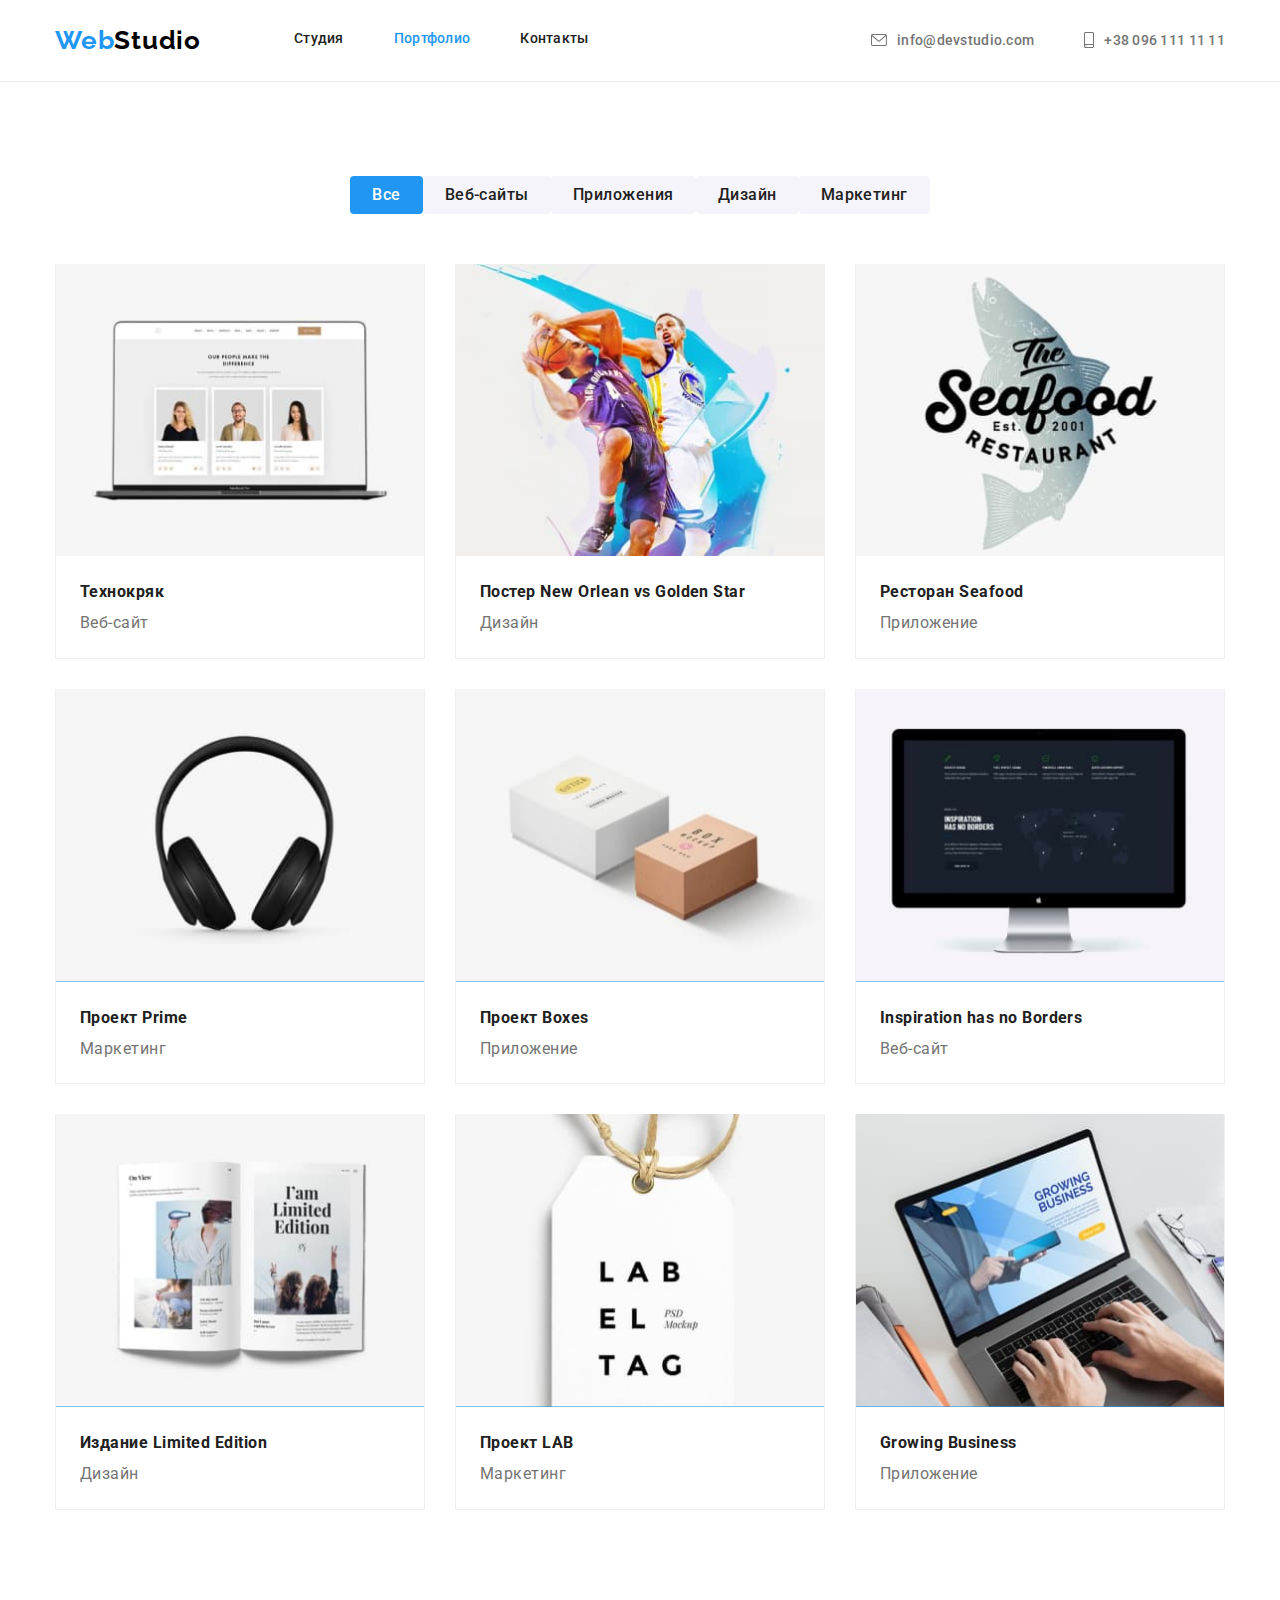
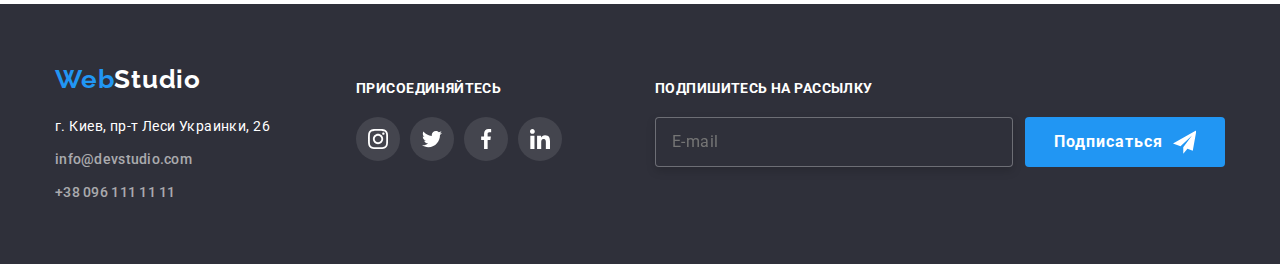
==== commit f05c2774: "BEM" ====
--- a/portfolio.html
+++ b/portfolio.html
@@ -38,7 +38,7 @@
           </ul>
         </nav>
         <div class="contacts">
-          <ul class="site_nav list">
+          <ul class="nav list">
             <li class="contacts__mail">
               <a href="mailto:info@devstudio.com" class="link contacts-center">
                 <svg class="contacts__mail_icon">
@@ -61,248 +61,250 @@
     </header>
     <main>
       <!-- Работы -->
-      <section class="portfolio">
+      <section class="port">
         <div class="container">
-          <ul class="list port_buttons">
-            <li class="port_buttons_item">
+          <ul class="list port-list">
+            <li class="port-list__item">
               <button type="button" class="port_button current">Все</button>
             </li>
-            <li class="port_buttons_item">
+            <li class="port-list__item">
               <button type="button" class="port_button">Веб-сайты</button>
             </li>
-            <li class="port_buttons_item">
+            <li class="port-list__item">
               <button type="button" class="port_button">Приложения</button>
             </li>
-            <li class="port_buttons_item">
+            <li class="port-list__item">
               <button type="button" class="port_button">Дизайн</button>
             </li>
-            <li class="port_buttons_item">
+            <li class="port-list__item">
               <button type="button" class="port_button">Маркетинг</button>
             </li>
           </ul>
 
-          <ul class="list gal_list">
-            <li class="gal_list_item">
-              <a class="gal_list_link" href="">
-                <div class="gal_image">
+          <ul class="list gal-list">
+            <li class="gal-list__item">
+              <a class="gal-list__link" href="">
+                <div class="gal-list__image">
                   <img
                     src="./images/gal01.jpg"
                     width="370"
                     height="294"
                     alt="Технокряк"
                   />
-                  <div class="gal_overlay">
-                    <p>
-                      Технокряк это современная площадка распространения
-                      коронавируса. Компании используют эту платформу для
-                      цифрового шпионажа и атак на защищённые сервера
-                      конкурентов.
-                    </p>
-                  </div>
-                </div>
-                <div class="gal_list_text">
-                  <h3 class="gal_header">Технокряк</h3>
-                  <p class="gal_sub_header">Веб-сайт</p>
-                </div>
-              </a>
-            </li>
-
-            <li class="gal_list_item">
-              <a class="gal_list_link" href="">
-                <div class="gal_image">
+                  <div class="gal-list__overlay">
+                    <p>
+                      Технокряк это современная площадка распространения
+                      коронавируса. Компании используют эту платформу для
+                      цифрового шпионажа и атак на защищённые сервера
+                      конкурентов.
+                    </p>
+                  </div>
+                </div>
+                <div class="gal-list__text">
+                  <h3 class="gal-list__header">Технокряк</h3>
+                  <p class="gal-list__sub-header">Веб-сайт</p>
+                </div>
+              </a>
+            </li>
+
+            <li class="gal-list__item">
+              <a class="gal-list__link" href="">
+                <div class="gal-list__image">
                   <img
                     src="./images/gal02.jpg"
                     width="370"
                     height="294"
                     alt="Постер New Orlean vs Golden Star"
                   />
-                  <div class="gal_overlay">
-                    <p>
-                      Технокряк это современная площадка распространения
-                      коронавируса. Компании используют эту платформу для
-                      цифрового шпионажа и атак на защищённые сервера
-                      конкурентов.
-                    </p>
-                  </div>
-                </div>
-                <div class="gal_list_text">
-                  <h3 class="gal_header">Постер New Orlean vs Golden Star</h3>
-                  <p class="gal_sub_header">Дизайн</p>
-                </div>
-              </a>
-            </li>
-
-            <li class="gal_list_item">
-              <a class="gal_list_link" href="">
-                <div class="gal_image">
+                  <div class="gal-list__overlay">
+                    <p>
+                      Технокряк это современная площадка распространения
+                      коронавируса. Компании используют эту платформу для
+                      цифрового шпионажа и атак на защищённые сервера
+                      конкурентов.
+                    </p>
+                  </div>
+                </div>
+                <div class="gal-list__text">
+                  <h3 class="gal-list__header">
+                    Постер New Orlean vs Golden Star
+                  </h3>
+                  <p class="gal-list__sub-header">Дизайн</p>
+                </div>
+              </a>
+            </li>
+
+            <li class="gal-list__item">
+              <a class="gal-list__link" href="">
+                <div class="gal-list__image">
                   <img
                     src="./images/gal03.jpg"
                     width="370"
                     height="294"
                     alt="Ресторан Seafood"
                   />
-                  <div class="gal_overlay">
-                    <p>
-                      Технокряк это современная площадка распространения
-                      коронавируса. Компании используют эту платформу для
-                      цифрового шпионажа и атак на защищённые сервера
-                      конкурентов.
-                    </p>
-                  </div>
-                </div>
-                <div class="gal_list_text">
-                  <h3 class="gal_header">Ресторан Seafood</h3>
-                  <p class="gal_sub_header">Приложение</p>
-                </div>
-              </a>
-            </li>
-
-            <li class="gal_list_item">
-              <a class="gal_list_link" href="">
-                <div class="gal_image">
+                  <div class="gal-list__overlay">
+                    <p>
+                      Технокряк это современная площадка распространения
+                      коронавируса. Компании используют эту платформу для
+                      цифрового шпионажа и атак на защищённые сервера
+                      конкурентов.
+                    </p>
+                  </div>
+                </div>
+                <div class="gal-list__text">
+                  <h3 class="gal-list__header">Ресторан Seafood</h3>
+                  <p class="gal-list__sub-header">Приложение</p>
+                </div>
+              </a>
+            </li>
+
+            <li class="gal-list__item">
+              <a class="gal-list__link" href="">
+                <div class="gal-list__image">
                   <img
                     src="./images/gal04.jpg"
                     width="370"
                     height="294"
                     alt="Проект Prime"
                   />
-                  <div class="gal_overlay">
-                    <p>
-                      Технокряк это современная площадка распространения
-                      коронавируса. Компании используют эту платформу для
-                      цифрового шпионажа и атак на защищённые сервера
-                      конкурентов.
-                    </p>
-                  </div>
-                </div>
-                <div class="gal_list_text">
-                  <h3 class="gal_header">Проект Prime</h3>
-                  <p class="gal_sub_header">Маркетинг</p>
-                </div>
-              </a>
-            </li>
-
-            <li class="gal_list_item">
-              <a class="gal_list_link" href="">
-                <div class="gal_image">
+                  <div class="gal-list__overlay">
+                    <p>
+                      Технокряк это современная площадка распространения
+                      коронавируса. Компании используют эту платформу для
+                      цифрового шпионажа и атак на защищённые сервера
+                      конкурентов.
+                    </p>
+                  </div>
+                </div>
+                <div class="gal-list__text">
+                  <h3 class="gal-list__header">Проект Prime</h3>
+                  <p class="gal-list__sub-header">Маркетинг</p>
+                </div>
+              </a>
+            </li>
+
+            <li class="gal-list__item">
+              <a class="gal-list__link" href="">
+                <div class="gal-list__image">
                   <img
                     src="./images/gal05.jpg"
                     width="370"
                     height="294"
                     alt="Проект Boxes"
                   />
-                  <div class="gal_overlay">
-                    <p>
-                      Технокряк это современная площадка распространения
-                      коронавируса. Компании используют эту платформу для
-                      цифрового шпионажа и атак на защищённые сервера
-                      конкурентов.
-                    </p>
-                  </div>
-                </div>
-                <div class="gal_list_text">
-                  <h3 class="gal_header">Проект Boxes</h3>
-                  <p class="gal_sub_header">Приложение</p>
-                </div>
-              </a>
-            </li>
-
-            <li class="gal_list_item">
-              <a class="gal_list_link" href="">
-                <div class="gal_image">
+                  <div class="gal-list__overlay">
+                    <p>
+                      Технокряк это современная площадка распространения
+                      коронавируса. Компании используют эту платформу для
+                      цифрового шпионажа и атак на защищённые сервера
+                      конкурентов.
+                    </p>
+                  </div>
+                </div>
+                <div class="gal-list__text">
+                  <h3 class="gal-list__header">Проект Boxes</h3>
+                  <p class="gal-list__sub-header">Приложение</p>
+                </div>
+              </a>
+            </li>
+
+            <li class="gal-list__item">
+              <a class="gal-list__link" href="">
+                <div class="gal-list__image">
                   <img
                     src="./images/gal06.jpg"
                     width="370"
                     height="294"
                     alt="Inspiration has no Borders"
                   />
-                  <div class="gal_overlay">
-                    <p>
-                      Технокряк это современная площадка распространения
-                      коронавируса. Компании используют эту платформу для
-                      цифрового шпионажа и атак на защищённые сервера
-                      конкурентов.
-                    </p>
-                  </div>
-                </div>
-                <div class="gal_list_text">
-                  <h3 class="gal_header">Inspiration has no Borders</h3>
-                  <p class="gal_sub_header">Веб-сайт</p>
-                </div>
-              </a>
-            </li>
-
-            <li class="gal_list_item">
-              <a class="gal_list_link" href="">
-                <div class="gal_image">
+                  <div class="gal-list__overlay">
+                    <p>
+                      Технокряк это современная площадка распространения
+                      коронавируса. Компании используют эту платформу для
+                      цифрового шпионажа и атак на защищённые сервера
+                      конкурентов.
+                    </p>
+                  </div>
+                </div>
+                <div class="gal-list__text">
+                  <h3 class="gal-list__header">Inspiration has no Borders</h3>
+                  <p class="gal-list__sub-header">Веб-сайт</p>
+                </div>
+              </a>
+            </li>
+
+            <li class="gal-list__item">
+              <a class="gal-list__link" href="">
+                <div class="gal-list__image">
                   <img
                     src="./images/gal07.jpg"
                     width="370"
                     height="294"
                     alt="Издание Limited Edition"
                   />
-                  <div class="gal_overlay">
-                    <p>
-                      Технокряк это современная площадка распространения
-                      коронавируса. Компании используют эту платформу для
-                      цифрового шпионажа и атак на защищённые сервера
-                      конкурентов.
-                    </p>
-                  </div>
-                </div>
-                <div class="gal_list_text">
-                  <h3 class="gal_header">Издание Limited Edition</h3>
-                  <p class="gal_sub_header">Дизайн</p>
-                </div>
-              </a>
-            </li>
-
-            <li class="gal_list_item">
-              <a class="gal_list_link" href="">
-                <div class="gal_image">
+                  <div class="gal-list__overlay">
+                    <p>
+                      Технокряк это современная площадка распространения
+                      коронавируса. Компании используют эту платформу для
+                      цифрового шпионажа и атак на защищённые сервера
+                      конкурентов.
+                    </p>
+                  </div>
+                </div>
+                <div class="gal-list__text">
+                  <h3 class="gal-list__header">Издание Limited Edition</h3>
+                  <p class="gal-list__sub-header">Дизайн</p>
+                </div>
+              </a>
+            </li>
+
+            <li class="gal-list__item">
+              <a class="gal-list__link" href="">
+                <div class="gal-list__image">
                   <img
                     src="./images/gal08.jpg"
                     width="370"
                     height="294"
                     alt="Проект LAB"
                   />
-                  <div class="gal_overlay">
-                    <p>
-                      Технокряк это современная площадка распространения
-                      коронавируса. Компании используют эту платформу для
-                      цифрового шпионажа и атак на защищённые сервера
-                      конкурентов.
-                    </p>
-                  </div>
-                </div>
-                <div class="gal_list_text">
-                  <h3 class="gal_header">Проект LAB</h3>
-                  <p class="gal_sub_header">Маркетинг</p>
-                </div>
-              </a>
-            </li>
-
-            <li class="gal_list_item">
-              <a class="gal_list_link" href="">
-                <div class="gal_image">
+                  <div class="gal-list__overlay">
+                    <p>
+                      Технокряк это современная площадка распространения
+                      коронавируса. Компании используют эту платформу для
+                      цифрового шпионажа и атак на защищённые сервера
+                      конкурентов.
+                    </p>
+                  </div>
+                </div>
+                <div class="gal-list__text">
+                  <h3 class="gal-list__header">Проект LAB</h3>
+                  <p class="gal-list__sub-header">Маркетинг</p>
+                </div>
+              </a>
+            </li>
+
+            <li class="gal-list__item">
+              <a class="gal-list__link" href="">
+                <div class="gal-list__image">
                   <img
                     src="./images/gal09.jpg"
                     width="370"
                     height="294"
                     alt="Growing Business"
                   />
-                  <div class="gal_overlay">
-                    <p>
-                      Технокряк это современная площадка распространения
-                      коронавируса. Компании используют эту платформу для
-                      цифрового шпионажа и атак на защищённые сервера
-                      конкурентов.
-                    </p>
-                  </div>
-                </div>
-                <div class="gal_list_text">
-                  <h3 class="gal_header">Growing Business</h3>
-                  <p class="gal_sub_header">Приложение</p>
+                  <div class="gal-list__overlay">
+                    <p>
+                      Технокряк это современная площадка распространения
+                      коронавируса. Компании используют эту платформу для
+                      цифрового шпионажа и атак на защищённые сервера
+                      конкурентов.
+                    </p>
+                  </div>
+                </div>
+                <div class="gal-list__text">
+                  <h3 class="gal-list__header">Growing Business</h3>
+                  <p class="gal-list__sub-header">Приложение</p>
                 </div>
               </a>
             </li>
--- a/css/styles.css
+++ b/css/styles.css
@@ -101,7 +101,6 @@
 
 .contacts {
   margin-left: auto;
-  /* margin-bottom: 32px; */
 }
 
 .contacts-center {
@@ -141,7 +140,6 @@
 }
 
 .link {
-  display: inline-block;
   overflow: hidden;
   transition: color 250ms cubic-bezier(0.4, 0, 0.2, 1);
 }
@@ -597,18 +595,18 @@
 
 /* portfolio page */
 
-.portfolio {
+.port {
   padding-top: 94px;
   padding-bottom: 94px;
 }
 
-.port_buttons {
+.port-list {
   display: flex;
   justify-content: center;
   margin-bottom: 50px;
 }
 
-.port_buttons_item:not(:last-child) {
+.port-buttons__item:not(:last-child) {
   margin-right: 8px;
 }
 
@@ -644,14 +642,14 @@
   background-color: var(--blue);
 }
 
-.gal_list {
+.gal-list {
   display: flex;
   flex-wrap: wrap;
   margin-left: -30px;
   margin-bottom: -30px;
 }
 
-.gal_list_item {
+.gal-list__item {
   box-sizing: border-box;
   margin-left: 30px;
   margin-bottom: 30px;
@@ -661,24 +659,24 @@
   border-bottom: 1px solid #eeeeee;
 }
 
-.gal_list_link {
+.gal-list__link {
   text-decoration: none;
   transition: box-shadow 250ms cubic-bezier(0.4, 0, 0.2, 1);
 }
 
-.gal_list_link:hover,
-.gal_list_link:focus {
+.gal-list__link:hover,
+.gal-list__link:focus {
   transform: translatex(0);
   display: block;
   box-shadow: 0px 1px 1px rgba(0, 0, 0, 0.12), 0px 4px 4px rgba(0, 0, 0, 0.06),
     1px 4px 6px rgba(0, 0, 0, 0.16);
 }
 
-.gal_list_text {
+.gal-list__text {
   padding: 20px 24px;
 }
 
-.gal_header {
+.gal-list__header {
   font-style: normal;
   font-weight: 700;
   font-size: 16px;
@@ -687,7 +685,7 @@
   color: var(--dark_text);
 }
 
-.gal_sub_header {
+.gal-list__sub-header {
   font-style: normal;
   font-weight: 400;
   font-size: 16px;
@@ -696,17 +694,17 @@
   color: var(--grey);
 }
 
-.gal_image {
+.gal-list__image {
   position: relative;
   overflow: hidden;
 }
 
-.gal_list_link:hover .gal_overlay,
-.gal_list_link:focus .gal_overlay {
+.gal-list__link:hover .gal-list__overlay,
+.gal-list__link:focus .gal-list__overlay {
   transform: translatey(0);
 }
 
-.gal_overlay {
+.gal-list__overlay {
   position: absolute;
   top: 0;
   left: 0;
@@ -718,7 +716,7 @@
   transition: transform 250ms ease;
 }
 
-.gal_overlay > p {
+.gal-list__overlay > p {
   color: var(--white);
   font-family: Roboto;
   font-style: normal;
@@ -790,11 +788,13 @@
   height: 11px;
 }
 
-.order_form {
+.order-form {
   padding-top: 12px;
 }
 
 .order-form__header {
+  display: block;
+  margin-bottom: 12px;
   color: var(--dark_text);
   font-family: Roboto;
   font-style: normal;
@@ -904,7 +904,7 @@
   color: #2196f3;
 }
 
-.order_form .button {
+.order-form .button {
   display: block;
   width: 200px;
   height: 50px;
@@ -912,7 +912,7 @@
   transition: box-shadow 250ms cubic-bezier(0.4, 0, 0.2, 1);
 }
 
-.order_form .button:hover {
+.order-form .button:hover {
   background: #188ce8;
   box-shadow: 0px 4px 4px rgba(0, 0, 0, 0.15);
   border-radius: 4px;
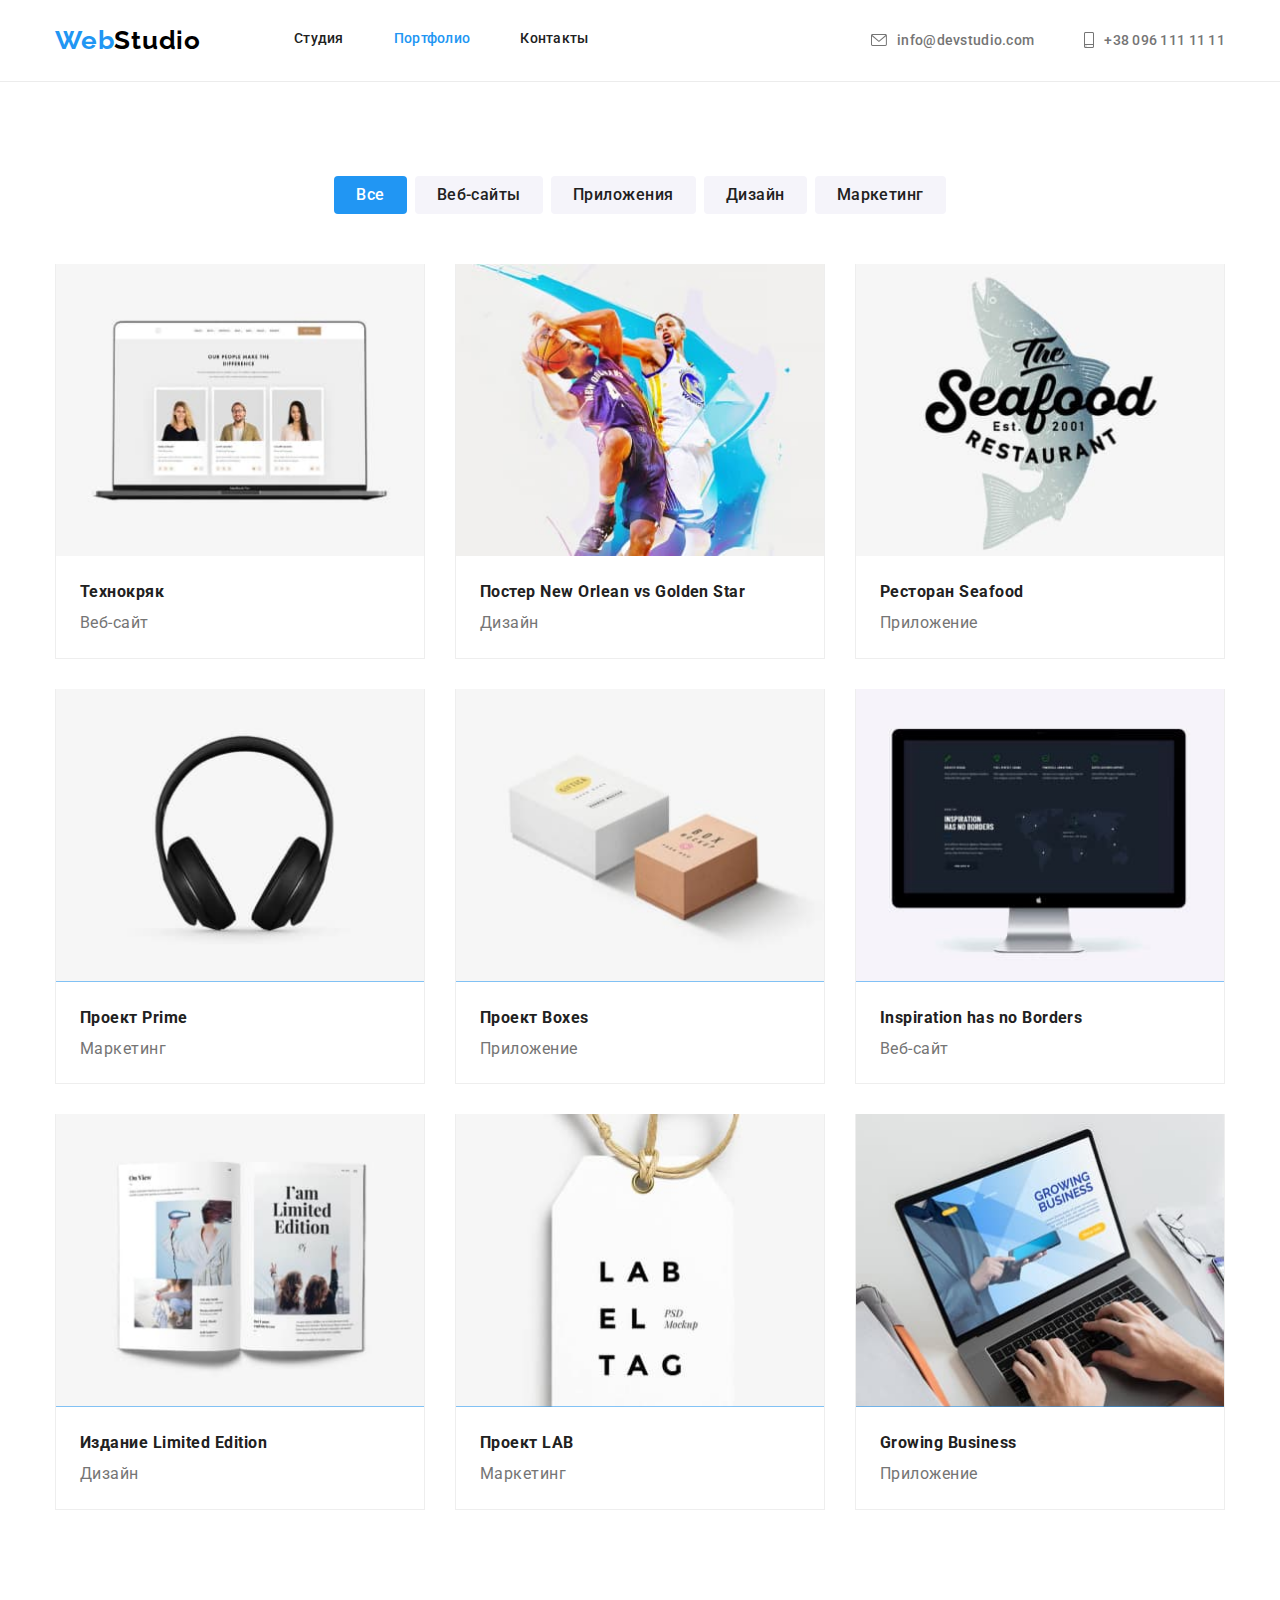
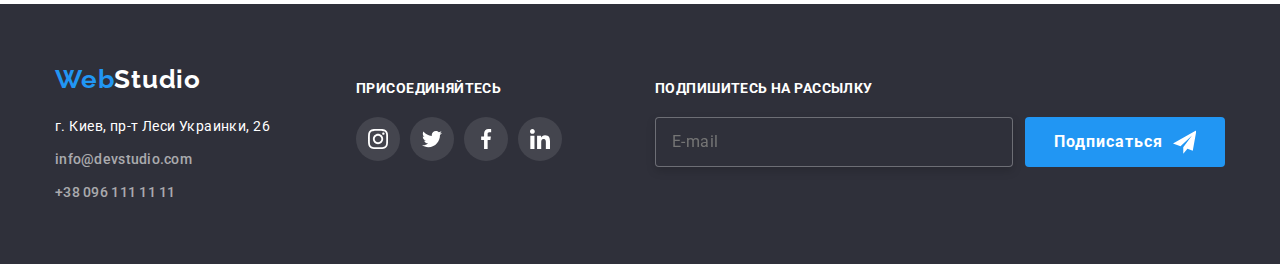
==== commit 877b0e2b: "save" ====
--- a/portfolio.html
+++ b/portfolio.html
@@ -16,7 +16,6 @@
       href="https://cdnjs.cloudflare.com/ajax/libs/modern-normalize/1.0.0/modern-normalize.min.css"
     />
     <link rel="stylesheet" href="./css/main.min.css" />
-    <link rel="stylesheet" href="./css/styles.css" />
   </head>
   <body class="body">
     <header class="header header-border">
@@ -65,19 +64,23 @@
         <div class="container">
           <ul class="list port-list">
             <li class="port-list__item">
-              <button type="button" class="port_button current">Все</button>
-            </li>
-            <li class="port-list__item">
-              <button type="button" class="port_button">Веб-сайты</button>
-            </li>
-            <li class="port-list__item">
-              <button type="button" class="port_button">Приложения</button>
-            </li>
-            <li class="port-list__item">
-              <button type="button" class="port_button">Дизайн</button>
-            </li>
-            <li class="port-list__item">
-              <button type="button" class="port_button">Маркетинг</button>
+              <button type="button" class="port-list__button current">
+                Все
+              </button>
+            </li>
+            <li class="port-list__item">
+              <button type="button" class="port-list__button">Веб-сайты</button>
+            </li>
+            <li class="port-list__item">
+              <button type="button" class="port-list__button">
+                Приложения
+              </button>
+            </li>
+            <li class="port-list__item">
+              <button type="button" class="port-list__button">Дизайн</button>
+            </li>
+            <li class="port-list__item">
+              <button type="button" class="port-list__button">Маркетинг</button>
             </li>
           </ul>
 
@@ -100,9 +103,9 @@
                     </p>
                   </div>
                 </div>
-                <div class="gal-list__text">
+                <div class="gal-list__desc">
                   <h3 class="gal-list__header">Технокряк</h3>
-                  <p class="gal-list__sub-header">Веб-сайт</p>
+                  <p class="gal-list__text">Веб-сайт</p>
                 </div>
               </a>
             </li>
@@ -125,11 +128,11 @@
                     </p>
                   </div>
                 </div>
-                <div class="gal-list__text">
+                <div class="gal-list__desc">
                   <h3 class="gal-list__header">
                     Постер New Orlean vs Golden Star
                   </h3>
-                  <p class="gal-list__sub-header">Дизайн</p>
+                  <p class="gal-list__text">Дизайн</p>
                 </div>
               </a>
             </li>
@@ -152,9 +155,9 @@
                     </p>
                   </div>
                 </div>
-                <div class="gal-list__text">
+                <div class="gal-list__desc">
                   <h3 class="gal-list__header">Ресторан Seafood</h3>
-                  <p class="gal-list__sub-header">Приложение</p>
+                  <p class="gal-list__text">Приложение</p>
                 </div>
               </a>
             </li>
@@ -177,9 +180,9 @@
                     </p>
                   </div>
                 </div>
-                <div class="gal-list__text">
+                <div class="gal-list__desc">
                   <h3 class="gal-list__header">Проект Prime</h3>
-                  <p class="gal-list__sub-header">Маркетинг</p>
+                  <p class="gal-list__text">Маркетинг</p>
                 </div>
               </a>
             </li>
@@ -202,9 +205,9 @@
                     </p>
                   </div>
                 </div>
-                <div class="gal-list__text">
+                <div class="gal-list__desc">
                   <h3 class="gal-list__header">Проект Boxes</h3>
-                  <p class="gal-list__sub-header">Приложение</p>
+                  <p class="gal-list__text">Приложение</p>
                 </div>
               </a>
             </li>
@@ -227,9 +230,9 @@
                     </p>
                   </div>
                 </div>
-                <div class="gal-list__text">
+                <div class="gal-list__desc">
                   <h3 class="gal-list__header">Inspiration has no Borders</h3>
-                  <p class="gal-list__sub-header">Веб-сайт</p>
+                  <p class="gal-list__text">Веб-сайт</p>
                 </div>
               </a>
             </li>
@@ -252,9 +255,9 @@
                     </p>
                   </div>
                 </div>
-                <div class="gal-list__text">
+                <div class="gal-list__desc">
                   <h3 class="gal-list__header">Издание Limited Edition</h3>
-                  <p class="gal-list__sub-header">Дизайн</p>
+                  <p class="gal-list__text">Дизайн</p>
                 </div>
               </a>
             </li>
@@ -277,9 +280,9 @@
                     </p>
                   </div>
                 </div>
-                <div class="gal-list__text">
+                <div class="gal-list__desc">
                   <h3 class="gal-list__header">Проект LAB</h3>
-                  <p class="gal-list__sub-header">Маркетинг</p>
+                  <p class="gal-list__text">Маркетинг</p>
                 </div>
               </a>
             </li>
@@ -302,9 +305,9 @@
                     </p>
                   </div>
                 </div>
-                <div class="gal-list__text">
+                <div class="gal-list__desc">
                   <h3 class="gal-list__header">Growing Business</h3>
-                  <p class="gal-list__sub-header">Приложение</p>
+                  <p class="gal-list__text">Приложение</p>
                 </div>
               </a>
             </li>
--- a/css/main.min.css
+++ b/css/main.min.css
@@ -1 +1,2 @@
-/* No CSS *//*# sourceMappingURL=main.min.css.map */+p,h1,h2,h3{margin:0}ul{margin:0;padding-left:0}img{display:block;max-width:100%;height:auto}.body{color:var(--grey);font-family:roboto;font-size:14px;font-weight:400}.list{list-style:none}.link{overflow:hidden;transition:color 250ms cubic-bezier(0.4, 0, 0.2, 1)}.header2{color:var(--dark_text);font-style:normal;font-weight:700;font-size:36px;line-height:1.16;text-align:center;letter-spacing:0.03em;margin-bottom:50px}.header3{color:var(--black);font-weight:700;text-transform:uppercase;font-style:normal;font-size:14px;line-height:1.14;letter-spacing:0.03em}:root{--white: #fff;--black: #000;--grey: #757575;--icon_grey: #afb1b8;--blue: #2196f3;--dark_bg: #2f303a;--dark_text: #212121;--button_grey: #f5f4fa}.visually-hidden{position:absolute;width:1px;height:1px;margin:-1px;padding:0;overflow:hidden;border:0;clip:rect(0 0 0 0)}.container{margin:0 auto;padding-left:15px;padding-right:15px;width:1200px;box-sizing:border-box}.button{padding:10px 32px;font-style:normal;font-size:16px;line-height:1.87;text-align:center;letter-spacing:0.06em;color:var(--white);background-color:var(--blue);font-weight:700;cursor:pointer;border-radius:4px;border-width:0}.backdrop{position:fixed;width:100vw;height:100vh;background:rgba(0,0,0,0.2);top:0;display:flex;align-items:center;justify-content:center;transition:opacity 250ms cubic-bezier(0.4, 0, 0.2, 1),visibility 250ms cubic-bezier(0.4, 0, 0.2, 1)}.backdrop.is-hidden{opacity:0;visibility:hidden;pointer-events:none}.backdrop.is-hidden .modal{transform:scale(2)}.modal{position:relative;padding:40px;width:528px;min-height:581px;background:var(--white);box-shadow:0px 1px 3px rgba(0,0,0,0.12),0px 1px 1px rgba(0,0,0,0.14),0px 2px 1px rgba(0,0,0,0.2);border-radius:4px;transform:scale(1);transition:transform 300ms ease}.modal-close{position:absolute;right:10px;top:10px;background:#ffffff;border:1px solid rgba(0,0,0,0.1);border-radius:50%;width:30px;height:30px;display:flex;justify-content:center;align-items:center;cursor:pointer;transition:fill 250ms cubic-bezier(0.4, 0, 0.2, 1)}.modal-close:hover{fill:var(--blue)}.modal-close__icon{content:"";width:11px;height:11px}.logo{color:var(--black);font-family:raleway;font-size:26px;font-weight:700;text-decoration:none;font-style:normal;line-height:1.19;letter-spacing:0.03em;margin-right:93px}.logo_blue{color:var(--blue)}.header{display:flex}.header-border{border-bottom:1px solid #ececec}.header-container{padding-top:25px;display:flex;align-items:center;padding-left:15px;padding-right:15px;padding-bottom:25px}.nav__item:not(:last-child){margin-right:50px}.contacts{margin-left:auto}.contacts-center{display:flex;align-items:center}.contacts__mail{margin-right:50px}.contacts__mail_icon{display:inline-block;content:"";width:16px;height:12px;fill:currentColor;margin-right:10px}.header__tel_icon{display:inline-block;content:"";width:10px;height:16px;fill:currentColor;margin-right:10px}.nav{font-style:normal;font-weight:500;font-size:14px;line-height:1.71;letter-spacing:0.02em;display:flex}.nav .link{color:var(--dark_text);text-decoration:none}.nav .link:hover,.nav .link:focus{color:var(--blue)}.nav .link.current{display:flex;flex-direction:column;align-items:center;color:var(--blue)}.link.current::after{position:relative;display:block;content:"";width:100%;height:4px;top:28px;background-color:#2196f3;border-radius:2px}.contacts .link{color:var(--grey)}.hero{background-image:linear-gradient(rgba(47,48,58,0.4), rgba(47,48,58,0.4)),url(../images/hero_bg.jpg);background-repeat:no-repeat;background-position:center;background-size:cover;background-color:var(--dark_bg);margin-left:auto;margin-right:auto;max-width:1600px;color:var(--white);padding-top:200px;padding-bottom:200px;text-align:center}.hero-container{margin:0 auto;max-width:696px}.hero-header{text-transform:uppercase;font-family:Roboto;font-style:normal;font-weight:900;font-size:44px;line-height:1.36;letter-spacing:0.06em;margin-bottom:30px}.features{padding-top:94px;min-width:1170px;text-align:left;margin:0 auto}.features-header{margin-bottom:10px}.feautures-list{display:flex;margin-left:-30px}.feautures-list__container{display:flex;justify-content:center;align-items:center;width:270px;height:120px;margin-bottom:30px;background-color:var(--button_grey)}.feautures-list__icon{width:70px;height:70px}.feautures-list__item{flex-basis:calc(100% / 4 * 30px);margin-left:30px}.features-header_desc{font-style:normal;font-weight:normal;font-size:14px;line-height:1.71;letter-spacing:0.03em;max-width:270px}.services{padding-top:94px;padding-bottom:94px}.services-list{display:flex}.services-list__item{position:relative}.services-list__item:not(:last-child){margin-right:30px}.services-list__block{width:370px;height:70px;background:rgba(47,48,58,0.8);display:flex;justify-content:center;align-items:center;mix-blend-mode:normal;position:absolute;bottom:0px}.services-list__block .header3{color:var(--white)}.team{color:var(--grey);background-color:#f5f4fa;font-size:16px;padding-top:94px;padding-bottom:94px}.team .header3{color:var(--dark_text);text-transform:none;font-size:16px}.team-list{display:flex;margin-right:-30px}.team-list__item{width:calc((100% - 120px) / 4);box-shadow:0px 1px 3px rgba(0,0,0,0.12),0px 1px 1px rgba(0,0,0,0.14),0px 2px 1px rgba(0,0,0,0.2);border-radius:0px 0px 4px 4px}.team-list__item:not(:last-child){margin-right:30px}.team-header{color:var(--dark_text);text-transform:none;font-style:normal;font-weight:500;font-size:16px;line-height:1.18;text-align:center;letter-spacing:0.03em;margin-bottom:10px}.team-position{color:var(--grey);font-style:normal;font-weight:400;font-size:16px;line-height:1.18;text-align:center;letter-spacing:0.03em;margin-bottom:16px}.team-list__text{padding:30px;background:var(--white)}.social-list{display:flex;justify-content:center}.social-list__item{width:44px;height:44px}.social-list__item+.social-list__item{margin-left:10px}.social-list__link{display:flex;align-items:center;justify-content:center;width:100%;height:100%;border-radius:50%;background:var(--white);transition:fill 250ms cubic-bezier(0.4, 0, 0.2, 1),background 250ms cubic-bezier(0.4, 0, 0.2, 1)}.social-list__link:hover,.social-list__link:focus{background:var(--blue)}.social-list__icon{fill:var(--icon_grey);width:20px;height:20px;transition:fill 250ms cubic-bezier(0.4, 0, 0.2, 1)}.social-list__link:hover .social-list__icon,.social-list__link:focus .social-list__icon{fill:var(--white)}.clients{padding-top:94px;padding-bottom:94px}.clients-list{display:flex}.clients-list__button{padding:16px 32px;width:170px;height:92px;border:1px solid #afb1b8;border-radius:5px;fill:var(--icon_grey);background-color:var(--white);cursor:pointer;transition:fill 250ms cubic-bezier(0.4, 0, 0.2, 1),border 250ms cubic-bezier(0.4, 0, 0.2, 1)}.clients-list__button:hover,.clients-list__button :focus{fill:var(--blue);border:1px solid var(--blue)}.clients-list__icon{display:flex;justify-content:center;align-items:center}.clients-list__item:not(:last-child){padding-right:30px}.footer{background-color:var(--dark_bg);color:var(--white);padding-top:60px;padding-bottom:60px}.footer .container{display:flex}.social-footer .header3{display:block;padding-top:17px;color:var(--white);margin-bottom:20px}.footer-contacts{display:block;width:231px;margin-right:70px}.social-footer{width:206px;margin-right:93px}.social-footer .social-list__link{background:rgba(255,255,255,0.1);transition:background 250ms cubic-bezier(0.4, 0, 0.2, 1)}.social-footer .social-list__link:hover,.social-footer .social-list__link :focus{background:var(--blue)}.social-footer .social-list__icon{fill:var(--white)}.footer-contacts__item{margin-bottom:9px}.footer .logo{color:var(--white)}.footer .link{color:rgba(255,255,255,0.6);text-decoration:none}.address{margin-top:20px;margin-bottom:9px;font-style:normal;font-weight:400;font-size:14px;line-height:1.71;letter-spacing:0.03em}.subscribe-mail{display:flex;justify-content:center}.subscribe .header3{display:block;padding-top:17px;color:var(--white);margin-bottom:20px}.subscribe-mail__input{width:358px;height:50px;border:1px solid rgba(255,255,255,0.3);box-sizing:border-box;filter:drop-shadow(0px 4px 4px rgba(0,0,0,0.15));border-radius:4px;margin-right:12px;background-color:var(--dark_bg);padding:16px;font-family:Roboto;font-style:normal;font-weight:normal;font-size:16px;line-height:1.25;letter-spacing:0.03em;color:rgba(255,255,255,0.6)}.subscribe-mail__button{width:200px;height:50px;display:flex;align-items:center;padding:10px 29px;font-family:Roboto}.subscribe-mail_icon{content:"";width:24px;height:24px;fill:currentColor;margin-left:10px}.port{padding-top:94px;padding-bottom:94px}.port-list{display:flex;justify-content:center;margin-bottom:50px}.port-list__item:not(:last-child){margin-right:8px}.port-list__button{color:var(--dark_text);background-color:var(--button_grey);font-family:Roboto;font-style:normal;font-weight:500;font-size:16px;line-height:1.62;text-align:center;letter-spacing:0.03em;cursor:pointer;border:0px;border-radius:4px;padding:6px 22px 6px 22px;transition:box-shadow 250ms cubic-bezier(0.4, 0, 0.2, 1),background-color 250ms cubic-bezier(0.4, 0, 0.2, 1)}.port-list__button.current{color:var(--white);background-color:var(--blue)}.port-list__button:hover,.port-list__button:focus{box-shadow:0px 3px 1px rgba(0,0,0,0.1),0px 1px 2px rgba(0,0,0,0.08),0px 2px 2px rgba(0,0,0,0.12);cursor:pointer;color:var(--white);background-color:var(--blue)}.gal-list{display:flex;flex-wrap:wrap;margin-left:-30px;margin-bottom:-30px}.gal-list__item{box-sizing:border-box;margin-left:30px;margin-bottom:30px;flex-basis:calc((100% - 90px) / 3);border-left:1px solid #eeeeee;border-right:1px solid #eeeeee;border-bottom:1px solid #eeeeee}.gal-list__link{text-decoration:none;transition:box-shadow 250ms cubic-bezier(0.4, 0, 0.2, 1)}.gal-list__link:hover,.gal-list__link:focus{transform:translatex(0);display:block;box-shadow:0px 1px 1px rgba(0,0,0,0.12),0px 4px 4px rgba(0,0,0,0.06),1px 4px 6px rgba(0,0,0,0.16)}.gal-list__desc{padding:20px 24px}.gal-list__header{font-style:normal;font-weight:700;font-size:16px;line-height:2;letter-spacing:0.03em;color:var(--dark_text)}.gal-list__text{font-style:normal;font-weight:400;font-size:16px;line-height:1.87;letter-spacing:0.03em;color:var(--grey)}.gal-list__image{position:relative;overflow:hidden}.gal-list__overlay{position:absolute;top:0;left:0;width:100%;height:100%;padding:63px 24px;background:rgba(33,150,243,0.9);transform:translatey(100%);transition:transform 250ms ease}.gal-list__overlay>p{color:var(--white);font-family:Roboto;font-style:normal;font-weight:normal;font-size:18px;line-height:1.56;letter-spacing:0.03em}.gal-list__link:hover .gal-list__overlay,.gal-list__link:focus .gal-list__overlay{transform:translatey(0)}.order-form{padding-top:12px}.order-form__header{display:block;margin-bottom:12px;color:var(--dark_text);font-family:Roboto;font-style:normal;font-weight:700;font-size:20px;line-height:1.15;text-align:center;letter-spacing:0.03em}.order-form__input{width:100%;height:40px;margin-bottom:10px;border:1px solid rgba(33,33,33,0.2);box-sizing:border-box;border-radius:4px;transition:border 250ms cubic-bezier(0.4, 0, 0.2, 1);padding-left:42px;padding-right:20px}.order-form__text{margin-bottom:4px;color:var(--grey);font-family:Roboto;font-style:normal;font-weight:normal;font-size:12px;line-height:1.16;letter-spacing:0.01em}.order-form__wrapper{display:block;position:relative}.order-form__icon{width:18px;height:18px;position:absolute;left:15px;top:10px;transition:fill 250ms cubic-bezier(0.4, 0, 0.2, 1)}.order-form__comment{width:448px;height:120px;padding:12px 16px;border:1px solid rgba(33,33,33,0.2);box-sizing:border-box;border-radius:4px;resize:none;transition:border 250ms cubic-bezier(0.4, 0, 0.2, 1)}.order-form__input:focus,.order-form__comment:focus{outline:none;border:1px solid #2196f3}.order-form__input:focus+.order-form__icon{fill:var(--blue)}.order-form__agreement{text-decoration-line:underline;color:#2196f3}.order-form .button{display:block;width:200px;height:50px;margin:0 auto;transition:box-shadow 250ms cubic-bezier(0.4, 0, 0.2, 1)}.order-form .button:hover{background:#188ce8;box-shadow:0px 4px 4px rgba(0,0,0,0.15);border-radius:4px}.checkbox{display:flex;align-items:center;justify-content:center;font-family:Roboto;font-style:normal;font-weight:normal;font-size:14px;line-height:1.71;letter-spacing:0.03em;padding-top:20px;margin-bottom:30px}.checkbox-custom{width:15px;height:15px;border:1px solid var(--black);border-radius:3px;margin-right:7px;display:flex;align-items:center}.checkbox-custom__icon{fill:none}.checkbox__input:checked+.checkbox-custom{background-color:var(--white);border:none;fill:var(--dark_bg);background-color:var(--blue)}
+/*# sourceMappingURL=main.min.css.map */